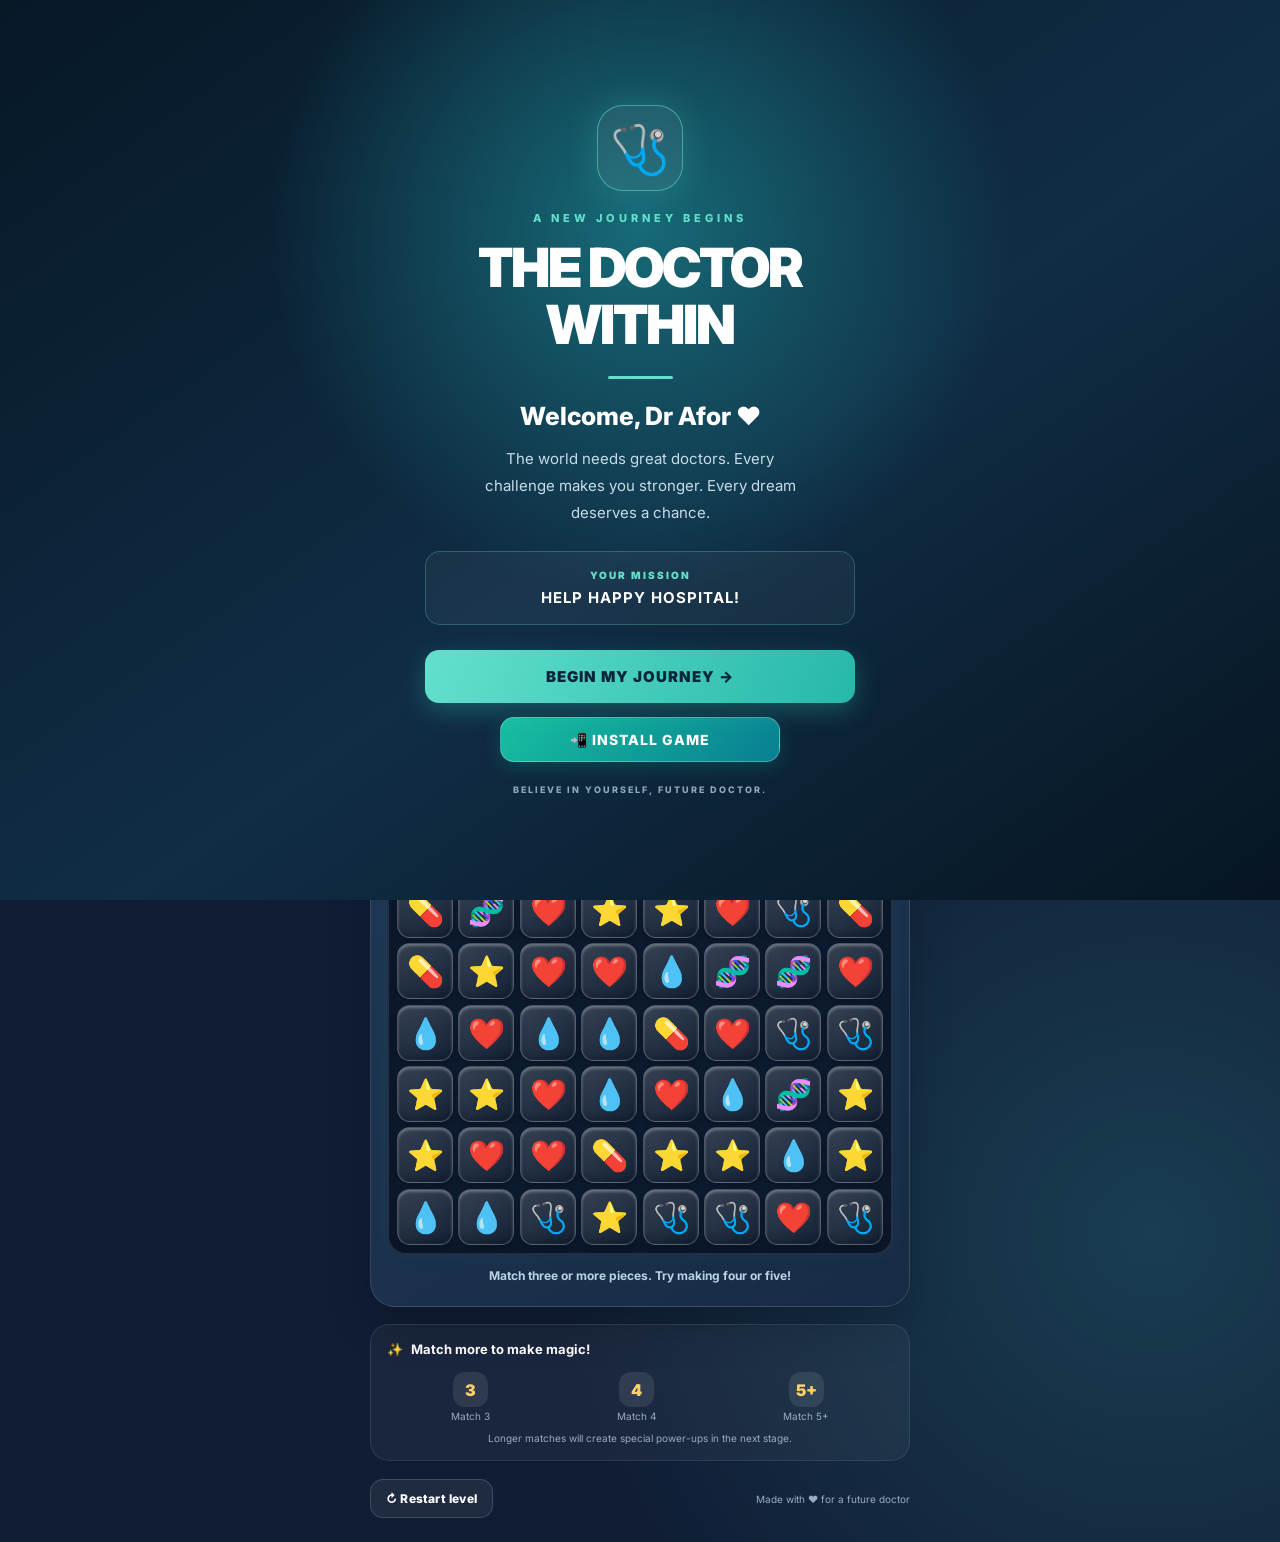
==== match.html @ 733b56ab "Add PWA installation and improve mobile game board" ====
<!DOCTYPE html>
<html lang="en">
<head>
  <link rel="manifest" href="./manifest.webmanifest">
<meta name="theme-color" content="#0d2b55">
<meta name="apple-mobile-web-app-capable" content="yes">
<meta name="apple-mobile-web-app-title" content="Medical Match">
<link rel="apple-touch-icon" href="./icon-192.png">
  <meta charset="UTF-8">
  <meta name="viewport" content="width=device-width, initial-scale=1.0">
  <meta name="theme-color" content="#101d35">
  <title>Medical Match | The Doctor Within</title>
  <link rel="stylesheet" href="match.css">
</head>
<body>

  <main class="game-shell">

    <!-- DR AFOR'S LEVEL INTRODUCTION -->
<section class="afor-intro" id="aforIntro">
  <div class="intro-content">
    <div class="intro-emblem">🩺</div>

    <p class="intro-label">A NEW JOURNEY BEGINS</p>

    <h1>THE DOCTOR<br>WITHIN</h1>

    <div class="intro-divider"></div>

    <h2>Welcome, Dr Afor ❤️</h2>

    <p class="intro-message">
      The world needs great doctors.
      Every challenge makes you stronger.
      Every dream deserves a chance.
    </p>

    <div class="intro-mission">
      <span>YOUR MISSION</span>
      <strong>HELP HAPPY HOSPITAL!</strong>
    </div>

    <button
      class="intro-start-button"
      onclick="document.getElementById('aforIntro').classList.add('afor-intro-hidden')"
    >
      BEGIN MY JOURNEY →
    </button>

<button id="installAppButton" class="install-button">
  📲 INSTALL GAME
</button>
    <p class="intro-footer">BELIEVE IN YOURSELF, FUTURE DOCTOR.</p>
  </div>
</section>

 
<header class="topbar clean-header">

  <div class="header-brand">
    <button class="icon-button" id="backButton">←</button>

    <div class="brand">
      <span class="brand-icon">🩺</span>
      <div>
        <h1>DR AFOR'S MEDICAL MATCH</h1>
        <p>FUTURE DOCTOR • LEVEL UP YOUR DREAM</p>
      </div>
    </div>
  </div>

  <div class="header-tools">
    <button id="quickMapButton" class="header-tool">
      <span>🗺️</span>
      <small>MAP</small>
    </button>

    <button id="quickAchievementButton" class="header-tool">
      <span>🏆</span>
      <small>AWARDS</small>
      <small id="achievementCount">0/5</small>
    </button>

    <div class="header-tool coin-tool">
      <span>🪙</span>
      <strong id="coinCount">0</strong>
    </div>
  </div>

</header>



    <!-- DR AFOR'S PERSONAL WELCOME -->
<section class="afor-welcome">
  <div class="welcome-icon">👩🏾‍⚕️</div>

  <div class="welcome-text">
    <span>WELCOME, FUTURE DOCTOR</span>
    <h2>Dr Afor ❤️</h2>
    <p>Every great doctor starts with a dream. Today, take another step towards yours.</p>
  </div>

  <div class="welcome-badge">🩺</div>
</section>

    <!-- LEVEL INTRO -->
    <section class="level-heading">
      <div>
        <p class="eyebrow">MEDIVERSE · HAPPY HOSPITAL</p>
        <h2>Hearts of Hope</h2>
        <p class="level-subtitle">A little matching, a lot of healing!</p>
      </div>
      <div class="level-number">
        <span>LEVEL</span>
        <strong id="levelNumber">1</strong>
      </div>
    </section>

    <!-- MISSION -->
    <section class="mission-card">
      <div class="mission-icon">❤️</div>
      <div class="mission-copy">
        <span>YOUR MISSION</span>
        <strong>Collect <span id="targetCount">20</span> hearts</strong>
        <div class="mission-progress">
          <div class="mission-progress-fill" id="missionProgress"></div>
        </div>
      </div>
      <div class="mission-score">
        <strong id="collectedCount">0</strong>
        <span>/ 20</span>
      </div>
    </section>

    <!-- GAME STATS -->
    <section class="stats-row">
      <div class="stat-card">
        <span class="stat-icon">🎯</span>
        <span class="stat-label">SCORE</span>
        <strong id="score">0</strong>
      </div>

      <div class="stat-card moves-card">
        <span class="stat-icon">👆</span>
        <span class="stat-label">MOVES LEFT</span>
        <strong id="movesLeft">20</strong>
      </div>

      <div class="stat-card">
        <span class="stat-icon">🔥</span>
        <span class="stat-label">BEST COMBO</span>
        <strong id="bestCombo">0</strong>
      </div>
    </section>

    <!-- GAME BOARD -->
    <section class="board-section">
      <div class="board-heading">
        <div>
          <h3>Medical Match</h3>
          <p>Swap two neighbours to match 3 or more!</p>
        </div>
       <div class="audio-controls">
  <button id="soundButton" class="sound-button" aria-label="Toggle sound">
    🔊
  </button>

  <button id="musicButton" class="sound-button" aria-label="Toggle music">
    🎵
  </button>
</div>
      </div>

      <div class="board-frame">
        <div
          id="gameBoard"
          class="game-board"
          role="grid"
          aria-label="Medical Match puzzle board"
        ></div>
      </div>

      <p class="board-hint" id="gameMessage">
        Find three matching pieces and tap to swap!
      </p>
    </section>

    <!-- POWER-UP GUIDE -->
    <section class="powerup-guide">
      <div class="powerup-title">
        <span>✨</span>
        <strong>Match more to make magic!</strong>
      </div>
      <div class="powerup-items">
        <div><span>3</span><small>Match 3</small></div>
        <div><span>4</span><small>Match 4</small></div>
        <div><span>5+</span><small>Match 5+</small></div>
      </div>
      <p>Longer matches will create special power-ups in the next stage.</p>
    </section>

    <!-- BOTTOM ACTIONS -->
    <footer class="game-footer">
      <button id="restartButton" class="secondary-button">
        ↻ Restart level
      </button>
      <div class="footer-note">Made with ❤️ for a future doctor</div>
    </footer>

<!-- DR AFOR'S SECRET MESSAGE -->
<div class="afor-letter-overlay hidden" id="aforLetter">
  <div class="afor-letter">
    <div class="letter-heart">💌</div>
    <p class="letter-label">A SPECIAL MESSAGE FOR YOU</p>
    <h2>Dear Dr Afor ❤️</h2>

    <p>
      I hope you never forget that someone believes in you.
      Even on the days you doubt yourself and even on the days you feel lost, I see the doctor
      you're working so hard to become.
    </p>

    <p>
      Keep going. Your dream is worth fighting for.
      I believe in you, always. And don't forget, it's one day at a time.
    </p>

    <div class="letter-signature">
      With love,<br>
      <strong>Benjamin ❤️</strong>
    </div>

    <button id="closeAforLetter">I'LL KEEP GOING ❤️</button>
  </div>
</div>

  </main>


<!-- DR AFOR'S MEDICAL WORLD MAP -->
<div class="overlay hidden" id="worldMapOverlay">
  <section class="result-card world-map-card">
    <p class="eyebrow">DR AFOR'S JOURNEY</p>
    <h2>🏥 Medical World Map</h2>
    <p>Every level brings you closer to becoming an amazing doctor!</p>

    <div class="medical-destinations">
      <div class="destination active" id="destination1">🏥 <span>General Hospital</span></div>
      <div class="destination locked" id="destination2">❤️ <span>Cardiology Centre</span> 🔒</div>
      <div class="destination locked" id="destination3">🧠 <span>Neurology Centre</span> 🔒</div>
      <div class="destination locked" id="destination4">💊 <span>Pharmacy Lab</span> 🔒</div>
      <div class="destination locked" id="destination5">🚑 <span>Emergency Ward</span> 🔒</div>
      <div class="destination locked" id="destination6">🏆 <span>Chief Doctor's Challenge</span> 🔒</div>
    </div>

    <button id="closeWorldMapButton" class="primary-button">
      Back to my game
    </button>
  </section>
</div>

<!-- DR AFOR'S ACHIEVEMENT COLLECTION -->
<div class="overlay hidden" id="achievementOverlay">
  <section class="result-card achievement-card">
    <p class="eyebrow">DR AFOR'S COLLECTION</p>
    <h2>🏆 My Achievements</h2>
    <p>Every achievement is another step towards your dream!</p>

    <div id="achievementList" class="achievement-list"></div>

    <button id="closeAchievementButton" class="primary-button">
      Back to my game
    </button>
  </section>
</div>

  <!-- LEVEL RESULT -->
  <div class="overlay hidden" id="resultOverlay">
    <section class="result-card">
      <div class="result-emoji" id="resultEmoji">🎉</div>
      <p class="eyebrow" id="resultEyebrow">LEVEL COMPLETE</p>
      <h2 id="resultTitle">Amazing work!</h2>
      <p id="resultMessage">You collected every heart!</p>

      <div class="result-rewards">
        <div><span>⭐</span><strong id="resultScore">0</strong><small>Score</small></div>
        <div><span>🪙</span><strong id="resultCoins">0</strong><small>Coins</small></div>
        <div><span>✨</span><strong id="resultXP">0</strong><small>XP</small></div>
      </div>

      <button id="nextLevelButton" class="primary-button">
  Play again →
</button>

<button id="closeResultButton" class="text-button">
  Back to board
</button>
<button id="openWorldMapButton" class="text-button">
  🗺️ Explore Medical World Map
</button>
<button id="restartJourneyButton" class="text-button">
  ↻ Restart Journey from Level 1
</button>
    </section>
  </div>

  <script src="match.js"></script>
</body>
</html>
---- match.css ----
@import url('https://fonts.googleapis.com/css2?family=Inter:wght@400;500;600;700;800;900&display=swap');

:root {
  --navy: #101d35;
  --navy-light: #1b2d4b;
  --teal: #27c5b5;
  --coral: #ff7184;
  --yellow: #ffd166;
  --lavender: #c7b7ff;
  --white: #ffffff;
  --muted: #9aabc3;
}

* {
  box-sizing: border-box;
  margin: 0;
  padding: 0;
}

body {
  min-height: 100vh;
  padding: 24px 14px;
  background:
    radial-gradient(circle at 15% 10%, #243b60 0, transparent 35%),
    radial-gradient(circle at 90% 80%, #193d51 0, transparent 35%),
    var(--navy);
  color: var(--white);
  font-family: 'Inter', 'Segoe UI', Arial, sans-serif;
}

button {
  font: inherit;
  cursor: pointer;
  border: none;
}

.game-shell {
  width: min(100%, 540px);
  margin: auto;
}

.topbar,
.brand,
.coin-display,
.level-heading,
.mission-card,
.stats-row,
.board-heading,
.powerup-title,
.game-footer {
  display: flex;
  align-items: center;
}

.topbar {
  justify-content: space-between;
  margin-bottom: 32px;
}

.brand {
  gap: 10px;
}

.brand-icon {
  display: grid;
  place-items: center;
  width: 46px;
  height: 46px;
  border-radius: 15px;
  background: #ffffff18;
  font-size: 25px;
}

.brand h1 {
  font-size: 15px;
  font-weight: 900;
  letter-spacing: 1.4px;
}

.brand p,
.eyebrow {
  color: var(--teal);
  font-size: 10px;
  font-weight: 900;
  letter-spacing: 1.8px;
}

.icon-button,
.sound-button {
  display: grid;
  place-items: center;
  width: 42px;
  height: 42px;
  border-radius: 14px;
  color: white;
  background: #ffffff17;
  font-size: 23px;
}

.audio-controls {
  display: flex;
  align-items: center;
  gap: 10px;
  flex-shrink: 0;
}

.audio-controls .sound-button {
  cursor: pointer;
  transition: transform 0.2s ease, background 0.2s ease;
}

.audio-controls .sound-button:hover {
  transform: scale(1.08);
  background: #ffffff28;
}

.coin-display {
  gap: 6px;
  padding: 9px 13px;
  border: 1px solid #ffffff20;
  border-radius: 30px;
  background: #ffffff10;
  font-weight: 900;
}

.level-heading {
  justify-content: space-between;
  margin-bottom: 22px;
}

.level-heading h2 {
  margin: 5px 0;
  font-size: clamp(26px, 7vw, 34px);
  font-weight: 900;
}

.level-subtitle {
  color: var(--muted);
  font-size: 13px;
}

.level-number {
  display: grid;
  place-items: center;
  width: 66px;
  height: 66px;
  border: 2px solid #ffd16680;
  border-radius: 21px;
  background: #ffd16615;
}

.level-number span {
  color: var(--yellow);
  font-size: 9px;
  font-weight: 900;
}

.level-number strong {
  font-size: 25px;
}

.mission-card {
  gap: 13px;
  padding: 16px;
  margin-bottom: 15px;
  border: 1px solid #ffffff18;
  border-radius: 20px;
  background: linear-gradient(110deg, #244a60, #1d3854);
}

.mission-icon {
  display: grid;
  place-items: center;
  width: 48px;
  height: 48px;
  flex-shrink: 0;
  border-radius: 15px;
  background: #ff718425;
  font-size: 27px;
}

.mission-copy {
  flex: 1;
  min-width: 0;
}

.mission-copy > span {
  color: #a8c9d5;
  font-size: 9px;
  font-weight: 900;
  letter-spacing: 1.5px;
}

.mission-copy strong {
  display: block;
  margin: 3px 0 8px;
  font-size: 14px;
}

.mission-progress {
  height: 7px;
  overflow: hidden;
  border-radius: 20px;
  background: #ffffff20;
}

.mission-progress-fill {
  width: 0%;
  height: 100%;
  border-radius: inherit;
  background: linear-gradient(90deg, var(--coral), var(--yellow));
  transition: width 0.3s ease;
}

.mission-score {
  white-space: nowrap;
  font-size: 13px;
  font-weight: 900;
}

.mission-score strong {
  color: var(--yellow);
  font-size: 23px;
}

.mission-score span {
  color: var(--muted);
}

.stats-row {
  gap: 9px;
  margin-bottom: 22px;
}

.stat-card {
  display: flex;
  flex: 1;
  min-width: 0;
  flex-direction: column;
  align-items: center;
  padding: 12px 5px;
  border: 1px solid #ffffff14;
  border-radius: 17px;
  background: #ffffff0c;
}

.stat-icon {
  font-size: 18px;
}

.stat-label {
  margin-top: 5px;
  color: var(--muted);
  font-size: 9px;
  font-weight: 900;
  letter-spacing: 1px;
}

.stat-card strong {
  margin-top: 2px;
  font-size: 21px;
}

.board-section {
  padding: 16px;
  border: 1px solid #ffffff20;
  border-radius: 25px;
  background: linear-gradient(145deg, #203957, #182b45);
  box-shadow: 0 18px 45px #00000030;
}

.board-heading {
  justify-content: space-between;
  margin-bottom: 15px;
}

.board-heading h3 {
  font-size: 17px;
  font-weight: 900;
}

.board-heading p {
  margin-top: 3px;
  color: var(--muted);
  font-size: 11px;
}

.board-frame {
  padding: 8px;
  border: 2px solid #ffffff18;
  border-radius: 19px;
  background: #0d1b30;
}

.game-board {
  display: grid;
  grid-template-columns: repeat(8, minmax(0, 1fr));
  gap: 5px;
  width: 100%;
  aspect-ratio: 1;
  touch-action: manipulation;
  user-select: none;
  -webkit-user-select: none;
  -webkit-touch-callout: none;
}

.tile {
  display: grid;
  place-items: center;
  min-width: 0;
  aspect-ratio: 1;
  border: 2px solid #ffffff30;
  border-radius: 12px;
  background: linear-gradient(145deg, #ffffff2c, #ffffff08);
  box-shadow: inset 0 -4px 0 #00000018, 0 3px 5px #00000020;
  font-size: clamp(17px, 5vw, 30px);
  transition: transform 0.15s, opacity 0.15s, filter 0.15s;
  user-select: none;
  -webkit-tap-highlight-color: transparent;
  touch-action: manipulation;
  -webkit-tap-highlight-color: transparent;
  cursor: pointer;
}

.tile:active {
  transform: scale(0.9);
}

.tile.selected {
  transform: scale(0.88);
  border: 3px solid var(--yellow);
  filter: brightness(1.3);
  box-shadow: 0 0 15px #ffd16690;
}

.tile.matched {
  animation: match-pop 0.25s ease forwards;
}

.tile:disabled {
  cursor: default;
}

@keyframes match-pop {
  50% {
    transform: scale(1.2);
    opacity: 0.5;
  }
  100% {
    transform: scale(0);
    opacity: 0;
  }
}

.board-hint {
  min-height: 22px;
  margin-top: 13px;
  color: #b9d3e5;
  text-align: center;
  font-size: 12px;
  font-weight: 700;
}

.powerup-guide {
  margin-top: 17px;
  padding: 16px;
  border: 1px solid #ffffff17;
  border-radius: 19px;
  background: #ffffff0b;
}

.powerup-title {
  gap: 8px;
  font-size: 13px;
}

.powerup-items {
  display: flex;
  justify-content: space-around;
  margin: 15px 0 10px;
}

.powerup-items div {
  display: grid;
  place-items: center;
  gap: 3px;
}

.powerup-items span {
  display: grid;
  place-items: center;
  width: 35px;
  height: 35px;
  border-radius: 12px;
  background: #ffffff18;
  color: var(--yellow);
  font-weight: 900;
}

.powerup-items small,
.powerup-guide p {
  color: var(--muted);
  font-size: 10px;
}

.powerup-guide p {
  text-align: center;
}

.game-footer {
  justify-content: space-between;
  gap: 10px;
  margin-top: 18px;
}

.secondary-button {
  padding: 11px 15px;
  border: 1px solid #ffffff25;
  border-radius: 13px;
  background: #ffffff10;
  color: white;
  font-size: 12px;
  font-weight: 800;
}

.footer-note {
  color: var(--muted);
  font-size: 10px;
  text-align: right;
}

.overlay {
  position: fixed;
  inset: 0;
  z-index: 10;
  display: grid;
  place-items: center;
  padding: 20px;
  background: #081323dd;
  backdrop-filter: blur(8px);
}

.hidden {
  display: none !important;
}

.result-card {
  width: min(100%, 370px);
  padding: 28px 22px;
  border: 1px solid #ffffff25;
  border-radius: 28px;
  background: linear-gradient(145deg, #263f60, #142640);
  text-align: center;
  box-shadow: 0 25px 70px #0008;
  animation: result-enter 0.35s ease;
}

@keyframes result-enter {
  from { transform: translateY(20px) scale(0.95); opacity: 0; }
  to { transform: translateY(0) scale(1); opacity: 1; }
}

.result-emoji {
  margin-bottom: 12px;
  font-size: 58px;
}

.result-card h2 {
  margin: 8px 0;
  font-size: 27px;
}

.result-card > p:not(.eyebrow) {
  color: #bdcce0;
  font-size: 13px;
}

.result-rewards {
  display: flex;
  justify-content: space-around;
  margin: 24px 0;
  padding: 15px 5px;
  border-radius: 17px;
  background: #ffffff0c;
}

.result-rewards div {
  display: grid;
  gap: 3px;
}

.result-rewards span {
  font-size: 20px;
}

.result-rewards strong {
  font-size: 19px;
}

.result-rewards small {
  color: var(--muted);
  font-size: 10px;
}

.primary-button {
  width: 100%;
  padding: 15px;
  border-radius: 15px;
  background: linear-gradient(100deg, var(--teal), #65e2c7);
  color: #10243a;
  font-size: 15px;
  font-weight: 900;
  box-shadow: 0 6px 18px #27c5b540;
}

.text-button {
  margin-top: 14px;
  padding: 8px;
  background: transparent;
  color: #bdcce0;
  font-size: 12px;
  font-weight: 800;
}

@media (max-width: 390px) {
  body {
    padding: 15px 9px;
  }

.board-section {
  padding: 6px;
  width: 100%;
  box-sizing: border-box;
}

  .game-board {
    gap: 3px;
  }

  .tile {
    border-radius: 8px;
  }

  .footer-note {
    font-size: 9px;
  }
}

/* =========================================
   SPECIAL MEDICAL MATCH PIECES
========================================= */

.tile.special-tile {
  position: relative;
  z-index: 1;
  border: 2px solid #ffffff;
  animation: special-glow 1.3s ease-in-out infinite alternate;
  font-size: clamp(19px, 5.5vw, 32px);
}

.tile.special-row {
  background: linear-gradient(145deg, #ffe27a, #ff9d36);
  box-shadow: 0 0 13px #ffb833a0;
}

.tile.special-bomb {
  background: linear-gradient(145deg, #ff8d9e, #e43d74);
  box-shadow: 0 0 15px #ff638b;
}

.tile.special-rainbow {
  background: linear-gradient(
    135deg,
    #ff758c,
    #ffcf69,
    #5ee0c2,
    #75aaff,
    #c7a0ff
  );
  box-shadow: 0 0 18px #ffffff90;
}

@keyframes special-glow {
  from {
    transform: scale(0.97);
    filter: brightness(1);
  }
  to {
    transform: scale(1.06);
    filter: brightness(1.3);
  }
}

.tile.special-tile.selected {
  transform: scale(0.88);
  animation: none;
  border: 3px solid white;
}

.tile.matched {
  animation: match-pop 0.25s ease forwards;
}

/* Mobile-friendly match-three controls */
#gameBoard {
    touch-action: none;
    user-select: none;
    -webkit-user-select: none;
    -webkit-touch-callout: none;
}

#gameBoard .tile {
    touch-action: none;
    -webkit-user-select: none;
    user-select: none;
}


/* =========================================
   MEDICAL MATCH — ARCADE VISUAL UPGRADE
========================================= */

/* Smooth, premium board appearance */
.board-section {
  transition: box-shadow 0.25s ease, border-color 0.25s ease;
}

.board-frame {
  box-shadow:
    inset 0 0 22px #00000045,
    0 0 18px #27c5b510;
  transition: box-shadow 0.25s ease;
}

.game-board {
  perspective: 900px;
}

/* More responsive tiles */
.tile {
  position: relative;
  overflow: hidden;
  will-change: transform, opacity, filter;
  transition:
    transform 0.18s cubic-bezier(.2,.8,.2,1),
    opacity 0.18s ease,
    filter 0.18s ease,
    box-shadow 0.18s ease;
}

.tile:hover:not(:disabled) {
  filter: brightness(1.12);
}

.tile.selected {
  z-index: 3;
  animation: medical-selection 0.55s ease-in-out infinite alternate;
}

@keyframes medical-selection {
  from {
    box-shadow: 0 0 8px #ffd16680;
  }
  to {
    box-shadow:
      0 0 20px #ffd166,
      0 0 32px #ffd16655;
  }
}

/* Stronger destruction animation */
.tile.matched {
  z-index: 5;
  pointer-events: none;
  animation: medical-match-burst 0.38s cubic-bezier(.2,.8,.3,1) forwards;
}

@keyframes medical-match-burst {
  0% {
    transform: scale(1);
    opacity: 1;
    filter: brightness(1);
  }
  35% {
    transform: scale(1.3) rotate(8deg);
    opacity: 1;
    filter: brightness(2);
    box-shadow: 0 0 22px #ffffff;
  }
  100% {
    transform: scale(0) rotate(-18deg);
    opacity: 0;
    filter: brightness(2);
  }
}

/* Special power-up idle effects */
.tile.special-tile {
  z-index: 2;
  animation: medical-power-pulse 1.15s ease-in-out infinite alternate;
}

@keyframes medical-power-pulse {
  from {
    filter: brightness(1);
    box-shadow: 0 0 8px #ffffff55;
  }
  to {
    filter: brightness(1.35);
    box-shadow:
      0 0 16px #ffffffaa,
      0 0 26px #27c5b566;
  }
}

/* Lightning power-up */
.tile.special-row {
  border-color: #fff4b0;
  box-shadow:
    0 0 12px #ffd166,
    inset 0 0 12px #ffffff55;
}

/* Bomb power-up */
.tile.special-bomb {
  border-color: #ffb2c0;
  box-shadow:
    0 0 14px #ff7184,
    inset 0 0 12px #ffffff45;
}

/* Rainbow power-up */
.tile.special-rainbow {
  background-size: 250% 250%;
  animation:
    medical-rainbow-flow 2s linear infinite,
    medical-power-pulse 1.15s ease-in-out infinite alternate;
}

@keyframes medical-rainbow-flow {
  0% {
    background-position: 0% 50%;
  }
  100% {
    background-position: 100% 50%;
  }
}

/* Board and mission polish */
.mission-card {
  box-shadow: 0 8px 24px #00000018;
}

.mission-progress-fill {
  box-shadow: 0 0 12px #ffcf6980;
}

.stat-card {
  transition: transform 0.2s ease, background 0.2s ease;
}

.stat-card:active {
  transform: scale(0.96);
}

/* More dramatic level result entrance */
.result-card {
  animation: medical-result-arrive 0.5s cubic-bezier(.16,1,.3,1);
}

@keyframes medical-result-arrive {
  0% {
    transform: translateY(35px) scale(.82);
    opacity: 0;
  }
  65% {
    transform: translateY(-5px) scale(1.025);
    opacity: 1;
  }
  100% {
    transform: translateY(0) scale(1);
    opacity: 1;
  }
}

/* Respect reduced-motion preferences */
@media (prefers-reduced-motion: reduce) {
  .tile,
  .tile.special-tile,
  .result-card,
  .stat-card {
    animation: none !important;
    transition: none !important;
  }
}


/* =========================================
   MEDICAL MATCH — POWER-UP IMPACT EFFECTS
========================================= */

/* Screen shake */
.game-board.board-shake {
  animation: medical-board-shake 0.38s ease-in-out;
}

@keyframes medical-board-shake {
  0%, 100% { transform: translateX(0); }
  15% { transform: translateX(-5px) rotate(-0.5deg); }
  30% { transform: translateX(5px) rotate(0.5deg); }
  45% { transform: translateX(-4px); }
  60% { transform: translateX(4px); }
  75% { transform: translateX(-2px); }
}

/* Explosion flash across the board */
.board-frame.explosion-flash {
  animation: medical-explosion-flash 0.45s ease-out;
}

@keyframes medical-explosion-flash {
  0% {
    box-shadow: inset 0 0 0 transparent, 0 0 0 transparent;
  }
  35% {
    box-shadow:
      inset 0 0 35px #ff7184aa,
      0 0 35px #ff7184aa;
  }
  100% {
    box-shadow: inset 0 0 0 transparent, 0 0 0 transparent;
  }
}

/* Lightning strike */
.tile.lightning-hit {
  z-index: 6;
  animation: medical-lightning-hit 0.35s ease-out;
}

@keyframes medical-lightning-hit {
  0% {
    filter: brightness(1);
    transform: scale(1);
  }
  30% {
    filter: brightness(2.5);
    transform: scale(1.25);
    box-shadow: 0 0 22px #fff5a8;
  }
  100% {
    filter: brightness(1);
    transform: scale(0.85);
    opacity: 0;
  }
}

/* Bomb impact */
.tile.bomb-hit {
  z-index: 6;
  animation: medical-bomb-hit 0.42s ease-out;
}

@keyframes medical-bomb-hit {
  0% {
    transform: scale(1);
    opacity: 1;
  }
  30% {
    transform: scale(1.45);
    filter: brightness(2.5);
    box-shadow:
      0 0 20px #ff7184,
      0 0 35px #ff7184;
  }
  100% {
    transform: scale(0);
    opacity: 0;
  }
}

/* Rainbow burst */
.board-frame.rainbow-burst {
  animation: medical-rainbow-burst 0.65s ease-out;
}

@keyframes medical-rainbow-burst {
  0% {
    box-shadow: 0 0 0 transparent;
  }
  30% {
    box-shadow:
      0 0 25px #ff7184,
      0 0 45px #ffd166,
      0 0 65px #27c5b5;
  }
  100% {
    box-shadow: 0 0 0 transparent;
  }
}

/* Combo announcement */
.combo-announcement {
  position: absolute;
  z-index: 20;
  top: 50%;
  left: 50%;
  pointer-events: none;
  white-space: nowrap;
  color: #fff;
  font-size: clamp(25px, 8vw, 42px);
  font-weight: 900;
  text-align: center;
  text-shadow:
    0 3px 0 #d94b72,
    0 0 12px #ff7184,
    0 0 25px #ffd166;
  transform: translate(-50%, -50%) scale(0.3);
  animation: medical-combo-pop 0.9s cubic-bezier(.16,1,.3,1) forwards;
}

@keyframes medical-combo-pop {
  0% {
    opacity: 0;
    transform: translate(-50%, -50%) scale(0.3) rotate(-8deg);
  }
  35% {
    opacity: 1;
    transform: translate(-50%, -50%) scale(1.2) rotate(3deg);
  }
  65% {
    transform: translate(-50%, -60%) scale(1);
  }
  100% {
    opacity: 0;
    transform: translate(-50%, -100%) scale(0.85);
  }
}

/* The board is the positioning anchor for combo text */
.board-section {
  position: relative;
}

/* Avoid animation conflicts with selected special tiles */
.tile.special-tile.selected {
  animation: medical-selection 0.55s ease-in-out infinite alternate;
}

@media (prefers-reduced-motion: reduce) {
  .game-board.board-shake,
  .board-frame.explosion-flash,
  .board-frame.rainbow-burst,
  .tile.lightning-hit,
  .tile.bomb-hit,
  .combo-announcement {
    animation: none !important;
  }
}


/* =========================================
   MEDICAL MATCH — REWARD CELEBRATIONS
========================================= */

.reward-burst {
  position: absolute;
  z-index: 25;
  top: 43%;
  left: 50%;
  pointer-events: none;
  transform: translate(-50%, -50%);
  text-align: center;
  animation: reward-float 1.05s cubic-bezier(.16,1,.3,1) forwards;
}

.reward-burst strong {
  display: block;
  color: #ffd166;
  font-size: clamp(27px, 8vw, 40px);
  font-weight: 900;
  text-shadow: 0 0 14px #ffd16699, 0 3px 0 #9b6425;
}

.reward-burst small {
  display: block;
  margin-top: 3px;
  color: white;
  font-size: 15px;
  font-weight: 900;
  text-shadow: 0 2px 8px #000;
}

.reward-burst.heart-reward strong {
  color: #ff7184;
  text-shadow: 0 0 18px #ff7184, 0 3px 0 #9b2948;
}

@keyframes reward-float {
  0% {
    opacity: 0;
    transform: translate(-50%, -25%) scale(.5);
  }
  25% {
    opacity: 1;
    transform: translate(-50%, -55%) scale(1.15);
  }
  70% {
    opacity: 1;
    transform: translate(-50%, -100%) scale(1);
  }
  100% {
    opacity: 0;
    transform: translate(-50%, -145%) scale(.9);
  }
}

@media (prefers-reduced-motion: reduce) {
  .reward-burst {
    animation: none !important;
  }
}

/* =========================================
   DR AFOR — PERSONAL WELCOME
========================================= */

.afor-welcome {
  position: relative;
  display: flex;
  align-items: center;
  gap: 14px;
  margin: 18px 0;
  padding: 18px;
  overflow: hidden;
  border: 1px solid rgba(99, 224, 205, 0.3);
  border-radius: 20px;
  background: linear-gradient(120deg, #123b50, #172d49);
  box-shadow: 0 8px 24px rgba(0, 0, 0, 0.2);
}

.welcome-icon {
  flex-shrink: 0;
  display: grid;
  place-items: center;
  width: 58px;
  height: 58px;
  border-radius: 17px;
  background: rgba(255, 255, 255, 0.1);
  font-size: 34px;
}

.welcome-text {
  min-width: 0;
}

.welcome-text span {
  color: #63e0cd;
  font-size: 10px;
  font-weight: 900;
  letter-spacing: 1.5px;
}

.welcome-text h2 {
  margin: 4px 0;
  color: white;
  font-size: 23px;
  font-weight: 900;
}

.welcome-text p {
  margin: 0;
  color: #d2e3ed;
  font-size: 12px;
  line-height: 1.5;
}

.welcome-badge {
  margin-left: auto;
  font-size: 28px;
  opacity: 0.8;
}

/* =========================================
   DR AFOR — PREMIUM GAME TYPOGRAPHY
========================================= */

body,
button,
input,
.game-shell {
  font-family: 'Inter', 'Segoe UI', Arial, sans-serif;
}

.brand h1 {
  font-size: 18px;
  font-weight: 900;
  letter-spacing: -0.6px;
}

.brand p {
  font-size: 10px;
  font-weight: 700;
  letter-spacing: 1.5px;
}

.level-heading h2 {
  font-size: 25px;
  font-weight: 800;
  letter-spacing: -0.8px;
}

.mission-card,
.stats-row {
  font-weight: 600;
  letter-spacing: 0.2px;
}

.tile {
  font-family: 'Segoe UI Emoji', 'Apple Color Emoji', sans-serif;
  font-weight: 700;
}

.coin-display {
  font-weight: 800;
  letter-spacing: 0.3px;
}

button {
  font-weight: 700;
  letter-spacing: 0.2px;
}

/* =========================================
   DR AFOR — 3D MEDICAL TILE FINISH
========================================= */

.tile {
  position: relative;
  border: 1px solid rgba(255, 255, 255, 0.2);
  border-radius: 13px;
  box-shadow:
    inset 0 2px 3px rgba(255, 255, 255, 0.3),
    inset 0 -4px 6px rgba(0, 0, 0, 0.18),
    0 4px 7px rgba(0, 0, 0, 0.22);
  transition:
    transform 0.16s ease,
    box-shadow 0.16s ease,
    filter 0.16s ease;
  -webkit-tap-highlight-color: transparent;
}

.tile:active {
  transform: scale(0.93);
  filter: brightness(1.12);
}

.tile.selected {
  transform: scale(1.07);
  outline: 3px solid #63e0cd;
  outline-offset: -3px;
  box-shadow:
    0 0 0 3px rgba(99, 224, 205, 0.2),
    0 0 18px rgba(99, 224, 205, 0.55);
}

@media (prefers-reduced-motion: reduce) {
  .tile {
    transition: none;
  }
}

/* =========================================
   DR AFOR — CINEMATIC INTRO SCREEN
========================================= */

.afor-intro {
  position: fixed;
  inset: 0;
  z-index: 9999;
  display: grid;
  place-items: center;
  padding: 20px;
  overflow-y: auto;
  background:
    radial-gradient(circle at 50% 25%, #176b78 0%, transparent 40%),
    linear-gradient(145deg, #071827, #102d45 55%, #071522);
  animation: intro-appear 0.7s ease both;
}

.afor-intro-hidden {
  display: none;
}

.intro-content {
  width: 100%;
  max-width: 430px;
  text-align: center;
  color: white;
}

.intro-emblem {
  display: grid;
  place-items: center;
  width: 86px;
  height: 86px;
  margin: 0 auto 20px;
  border: 1px solid #63e0cd88;
  border-radius: 26px;
  background: #ffffff12;
  box-shadow: 0 0 35px #63e0cd30;
  font-size: 48px;
}

.intro-label {
  color: #63e0cd;
  font-size: 11px;
  font-weight: 800;
  letter-spacing: 4px;
}

.intro-content h1 {
  margin: 15px 0;
  font-size: clamp(36px, 10vw, 54px);
  line-height: 1.05;
  font-weight: 900;
  letter-spacing: -2px;
}

.intro-divider {
  width: 65px;
  height: 3px;
  margin: 22px auto;
  border-radius: 5px;
  background: #63e0cd;
}

.intro-content h2 {
  margin: 12px 0;
  font-size: 25px;
  font-weight: 800;
}

.intro-message {
  max-width: 320px;
  margin: 14px auto 24px;
  color: #c8dce8;
  font-size: 15px;
  line-height: 1.8;
}

.intro-mission {
  display: flex;
  flex-direction: column;
  gap: 7px;
  margin: 25px 0;
  padding: 17px;
  border: 1px solid #63e0cd44;
  border-radius: 15px;
  background: #ffffff0b;
}

.intro-mission span {
  color: #63e0cd;
  font-size: 10px;
  font-weight: 900;
  letter-spacing: 2px;
}

.intro-mission strong {
  font-size: 15px;
  letter-spacing: 1px;
}

.intro-start-button {
  width: 100%;
  padding: 17px;
  border: none;
  border-radius: 14px;
  background: linear-gradient(110deg, #63e0cd, #27b8a9);
  color: #082536;
  font-size: 15px;
  font-weight: 900;
  letter-spacing: 1px;
  cursor: pointer;
  box-shadow: 0 8px 25px #35d5c044;
}

.intro-start-button:active {
  transform: scale(0.97);
}

.intro-footer {
  margin-top: 22px;
  color: #8da9ba;
  font-size: 9px;
  font-weight: 800;
  letter-spacing: 2px;
}

@keyframes intro-appear {
  from { opacity: 0; }
  to { opacity: 1; }
}

/* =========================================
   DR AFOR — VICTORY CELEBRATION
========================================= */

#resultOverlay:not(.hidden) .result-card {
  animation: afor-victory-pop 0.55s cubic-bezier(.16,1,.3,1);
}

#resultOverlay:not(.hidden) #resultEmoji {
  display: inline-block;
  animation: afor-trophy-bounce 1s ease-in-out infinite;
}

@keyframes afor-victory-pop {
  0% { opacity: 0; transform: scale(.75) translateY(25px); }
  100% { opacity: 1; transform: scale(1) translateY(0); }
}

@keyframes afor-trophy-bounce {
  0%, 100% { transform: translateY(0) rotate(-5deg); }
  50% { transform: translateY(-9px) rotate(5deg); }
}

/* =========================================
   DR AFOR — SECRET LOVE LETTER
========================================= */

.afor-letter-overlay {
  position: fixed;
  inset: 0;
  z-index: 10001;
  display: grid;
  place-items: center;
  padding: 18px;
  background: rgba(3, 12, 25, 0.88);
  backdrop-filter: blur(12px);
}

.afor-letter-overlay.hidden {
  display: none;
}

.afor-letter {
  width: 100%;
  max-width: 390px;
  padding: 30px 24px;
  border: 1px solid rgba(99, 224, 205, 0.4);
  border-radius: 25px;
  background: linear-gradient(145deg, #173b50, #0b2035);
  color: white;
  text-align: center;
  box-shadow: 0 20px 70px #0009;
  animation: letter-reveal 0.65s cubic-bezier(.16,1,.3,1);
}

.letter-heart {
  font-size: 48px;
  margin-bottom: 12px;
}

.letter-label {
  color: #63e0cd;
  font-size: 10px;
  font-weight: 900;
  letter-spacing: 2px;
}

.afor-letter h2 {
  margin: 15px 0 20px;
  font-size: 25px;
}

.afor-letter > p:not(.letter-label) {
  color: #d4e3ec;
  font-size: 14px;
  line-height: 1.8;
}

.letter-signature {
  margin: 24px 0;
  color: #c9dce8;
  line-height: 1.8;
  font-style: italic;
}

.letter-signature strong {
  color: #63e0cd;
  font-size: 19px;
  font-style: normal;
}

.afor-letter button {
  width: 100%;
  padding: 16px;
  border: none;
  border-radius: 13px;
  background: #63e0cd;
  color: #092537;
  font-weight: 900;
  cursor: pointer;
}

@keyframes letter-reveal {
  from {
    opacity: 0;
    transform: translateY(35px) scale(.9);
  }
  to {
    opacity: 1;
    transform: translateY(0) scale(1);
  }
}

#restartJourneyButton {
  display: block !important;
  width: 100%;
  margin-top: 12px;
  padding: 13px;
  border: 1px solid rgba(99, 224, 205, 0.45);
  border-radius: 12px;
  color: #63e0cd;
  background: rgba(99, 224, 205, 0.08);
  font-family: 'Inter', sans-serif;
  font-size: 13px;
  font-weight: 800;
  cursor: pointer;
}


/* =====================================
   DR AFOR'S MEDICAL WORLD MAP
===================================== */

.world-map-card {
  width: min(440px, 92vw);
  max-height: 85vh;
  overflow-y: auto;
}

.medical-destinations {
  display: grid;
  gap: 12px;
  margin: 24px 0;
  text-align: left;
}

.destination {
  display: flex;
  align-items: center;
  gap: 12px;
  padding: 15px;
  border-radius: 15px;
  background: rgba(255, 255, 255, 0.08);
  border: 1px solid rgba(255, 255, 255, 0.12);
  font-size: 1.1rem;
  font-weight: 700;
  transition: 0.25s ease;
}

.destination span {
  flex: 1;
}

.destination.active {
  border-color: #42d9a0;
  background: rgba(66, 217, 160, 0.16);
  box-shadow: 0 0 18px rgba(66, 217, 160, 0.16);
}

.destination.locked {
  opacity: 0.45;
  filter: grayscale(0.7);
}

.destination.unlocked {
  border-color: rgba(255, 210, 90, 0.65);
  background: rgba(255, 210, 90, 0.09);
}

.destination.completed {
  border-color: rgba(66, 217, 160, 0.5);
  background: rgba(66, 217, 160, 0.1);
}


/* =====================================
   MEDICAL BOSS LEVEL EFFECT
===================================== */

body.boss-level .gameMessage,
body.boss-level #gameMessage {
  color: #ffb84d;
  font-weight: 900;
  text-shadow: 0 0 12px rgba(255, 160, 40, 0.55);
}

body.boss-level .game-board,
body.boss-level #gameBoard {
  border-color: rgba(255, 130, 50, 0.8);
  box-shadow: 0 0 25px rgba(255, 100, 30, 0.2);
}


/* =====================================
   DR AFOR'S ACHIEVEMENT COLLECTION
===================================== */

.achievement-card {
  width: min(440px, 92vw);
  max-height: 85vh;
  overflow-y: auto;
}

.achievement-list {
  display: grid;
  gap: 12px;
  margin: 22px 0;
  text-align: left;
}

.achievement-item {
  display: flex;
  align-items: center;
  gap: 14px;
  padding: 14px;
  border-radius: 15px;
  background: rgba(255, 255, 255, 0.07);
  border: 1px solid rgba(255, 255, 255, 0.12);
}

.achievement-item.unlocked {
  border-color: #42d9a0;
  background: rgba(66, 217, 160, 0.12);
}

.achievement-item.locked {
  opacity: 0.5;
  filter: grayscale(1);
}

.achievement-icon {
  font-size: 2rem;
  min-width: 42px;
  text-align: center;
}

.achievement-info {
  flex: 1;
}

.achievement-info strong {
  display: block;
  font-size: 0.95rem;
}

.achievement-info small {
  display: block;
  margin-top: 4px;
  opacity: 0.7;
}

.topbar-actions {
  display: flex;
  align-items: center;
  justify-content: flex-end;
  gap: 10px;
  flex-shrink: 0;
}

#quickAchievementButton {
  white-space: nowrap;
  display: flex;
  align-items: center;
  gap: 5px;
}

#achievementCount {
  font-size: 11px;
}


.clean-header {
  display: flex;
  flex-direction: column;
  gap: 18px;
  padding: 18px;
}

.header-brand {
  display: flex;
  align-items: center;
  gap: 14px;
}

.header-brand .brand {
  flex: 1;
  min-width: 0;
}

.header-brand .brand h1 {
  font-size: 15px;
}

.header-brand .brand p {
  font-size: 10px;
}

.header-tools {
  display: grid;
  grid-template-columns: repeat(3, minmax(0, 1fr));
  gap: 12px;
  width: 100%;
}

.header-tool {
  min-width: 0;
  min-height: 65px;
  border-radius: 14px;
  border: 1px solid rgba(255,255,255,.13);
  background: rgba(255,255,255,.07);
  color: inherit;
  display: flex;
  flex-direction: column;
  align-items: center;
  justify-content: center;
  gap: 4px;
  font: inherit;
}

.header-tool span {
  font-size: 20px;
}

.header-tool small {
  font-size: 10px;
}

.coin-tool strong {
  font-size: 14px;
}

/* Larger medical tiles on mobile */
@media (max-width: 600px) {
  .game-board {
    gap: 4px;
  }

  .tile {
    font-size: clamp(21px, 6vw, 34px);
    border-radius: 10px;
  }

  .board-section {
    padding: 4px;
  }
}

/* INSTALL GAME BUTTON */
.install-button {
  display: block;
  width: min(280px, 90%);
  margin: 14px auto 0;
  padding: 13px 20px;
  border: 1px solid rgba(255, 255, 255, 0.25);
  border-radius: 14px;
  background: linear-gradient(135deg, #18bfa0, #087f91);
  color: #ffffff;
  font-size: 14px;
  font-weight: 800;
  letter-spacing: 1px;
  cursor: pointer;
  box-shadow: 0 6px 18px rgba(0, 190, 160, 0.2);
  transition: transform 0.2s ease, box-shadow 0.2s ease;
}

.install-button:hover {
  transform: translateY(-2px);
  box-shadow: 0 9px 22px rgba(0, 190, 160, 0.3);
}
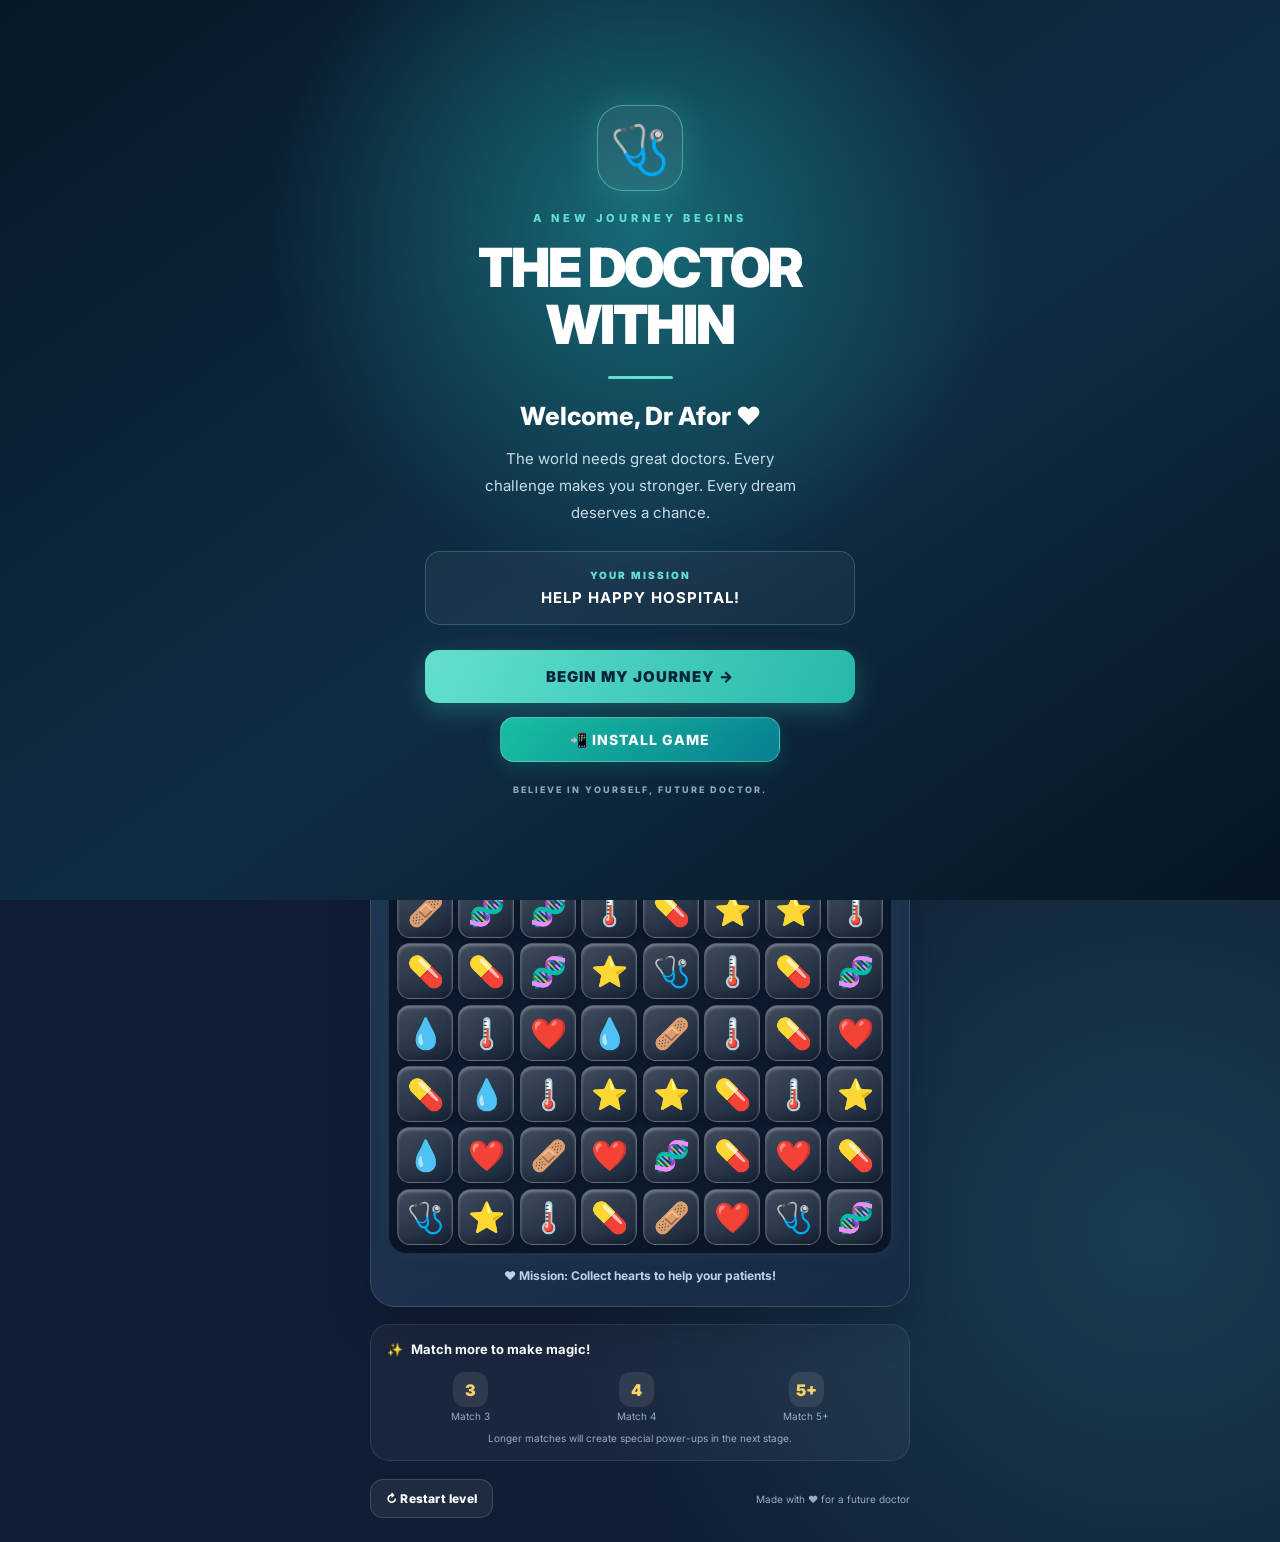
==== commit d3444296: "Improve Medical Match career progression and worlds" ====
--- a/match.html
+++ b/match.html
@@ -90,8 +90,6 @@
 
 </header>
 
-
-
     <!-- DR AFOR'S PERSONAL WELCOME -->
 <section class="afor-welcome">
   <div class="welcome-icon">👩🏾‍⚕️</div>
@@ -246,6 +244,28 @@
     <h2>🏥 Medical World Map</h2>
     <p>Every level brings you closer to becoming an amazing doctor!</p>
 
+    <!-- DR AFOR'S CAREER PROGRESS -->
+<div class="career-map-progress">
+  <div class="career-map-info">
+    <div>
+      <small>DR AFOR'S CURRENT RANK</small>
+      <h3 id="careerRankName">Medical Student</h3>
+      <p id="careerNextRank">Next: Junior Doctor</p>
+    </div>
+
+    <div class="career-map-xp">
+      <strong id="careerXP">0</strong>
+      <small>XP</small>
+    </div>
+  </div>
+
+  <div class="career-map-track">
+    <div id="careerProgress" class="career-map-fill"></div>
+  </div>
+
+  <small id="careerProgressText">0 / 500 XP</small>
+</div>
+
     <div class="medical-destinations">
       <div class="destination active" id="destination1">🏥 <span>General Hospital</span></div>
       <div class="destination locked" id="destination2">❤️ <span>Cardiology Centre</span> 🔒</div>
--- a/match.css
+++ b/match.css
@@ -286,6 +286,9 @@
 }
 
 .board-frame {
+  position: relative;
+  overflow: hidden;
+  isolation: isolate;
   padding: 8px;
   border: 2px solid #ffffff18;
   border-radius: 19px;
@@ -304,23 +307,78 @@
   -webkit-touch-callout: none;
 }
 
+
 .tile {
   display: grid;
   place-items: center;
   min-width: 0;
   aspect-ratio: 1;
-  border: 2px solid #ffffff30;
-  border-radius: 12px;
-  background: linear-gradient(145deg, #ffffff2c, #ffffff08);
-  box-shadow: inset 0 -4px 0 #00000018, 0 3px 5px #00000020;
+
+  border: 2px solid #ffffff45;
+  border-radius: 14px;
+
+  background:
+    linear-gradient(145deg, #ffffff38, #ffffff0c);
+
+  box-shadow:
+    inset 0 -4px 0 #00000020,
+    inset 0 2px 3px #ffffff25,
+    0 4px 8px #00000025;
+
   font-size: clamp(17px, 5vw, 30px);
-  transition: transform 0.15s, opacity 0.15s, filter 0.15s;
+
+  transition:
+    transform 0.18s cubic-bezier(.2,.8,.2,1),
+    opacity 0.18s ease,
+    filter 0.18s ease,
+    box-shadow 0.18s ease,
+    border-color 0.18s ease;
+
   user-select: none;
   -webkit-tap-highlight-color: transparent;
   touch-action: manipulation;
-  -webkit-tap-highlight-color: transparent;
   cursor: pointer;
-}
+
+  position: relative;
+  overflow: hidden;
+  will-change: transform;
+}
+
+/* Tile hover feedback */
+.tile:hover {
+  transform: scale(1.05);
+  filter: brightness(1.15);
+  border-color: #ffffff80;
+}
+
+/* Tile press feedback */
+.tile:active {
+  transform: scale(0.91);
+  filter: brightness(1.25);
+}
+
+/* Selected tile */
+.tile.selected {
+  transform: scale(1.09);
+  border-color: #ffe66d;
+  filter: brightness(1.2);
+
+  box-shadow:
+    0 0 0 3px #ffe66d45,
+    0 0 16px #ffe66d90,
+    inset 0 0 12px #ffffff30;
+
+  z-index: 2;
+}
+
+/* Better touch experience */
+@media (hover: none) {
+  .tile:hover {
+    transform: none;
+    filter: none;
+  }
+}
+
 
 .tile:active {
   transform: scale(0.9);
@@ -342,13 +400,28 @@
 }
 
 @keyframes match-pop {
-  50% {
-    transform: scale(1.2);
-    opacity: 0.5;
-  }
+  0% {
+    transform: scale(1);
+    opacity: 1;
+    filter: brightness(1);
+  }
+
+  25% {
+    transform: scale(1.28);
+    opacity: 1;
+    filter: brightness(1.8);
+  }
+
+  55% {
+    transform: scale(1.12);
+    opacity: 0.75;
+    filter: brightness(1.5);
+  }
+
   100% {
     transform: scale(0);
     opacity: 0;
+    filter: brightness(2);
   }
 }
 
@@ -557,37 +630,49 @@
   animation: special-glow 1.3s ease-in-out infinite alternate;
   font-size: clamp(19px, 5.5vw, 32px);
 }
-
+/* LIGHTNING POWER-UP */
 .tile.special-row {
-  background: linear-gradient(145deg, #ffe27a, #ff9d36);
-  box-shadow: 0 0 13px #ffb833a0;
-}
-
+  background: linear-gradient(145deg, #e7c968, #a77b2d);
+  border-color: #ffe7a0;
+  box-shadow:
+    0 0 9px #e7c96865,
+    inset 0 2px 4px #ffffff45;
+}
+
+/* BOMB POWER-UP */
 .tile.special-bomb {
-  background: linear-gradient(145deg, #ff8d9e, #e43d74);
-  box-shadow: 0 0 15px #ff638b;
-}
-
+  background: linear-gradient(145deg, #d87972, #98434c);
+  border-color: #f1aaa0;
+  box-shadow:
+    0 0 10px #d8797265,
+    inset 0 2px 4px #ffffff45;
+}
+
+/* RAINBOW POWER-UP */
 .tile.special-rainbow {
   background: linear-gradient(
     135deg,
-    #ff758c,
-    #ffcf69,
-    #5ee0c2,
-    #75aaff,
-    #c7a0ff
+    #c87985,
+    #c9a45f,
+    #579c91,
+    #657fae,
+    #9176ae
   );
-  box-shadow: 0 0 18px #ffffff90;
+  border-color: #e5d5ef;
+  box-shadow:
+    0 0 12px #c5a9d955,
+    inset 0 2px 4px #ffffff55;
 }
 
 @keyframes special-glow {
   from {
-    transform: scale(0.97);
+    transform: scale(0.98);
     filter: brightness(1);
   }
+
   to {
-    transform: scale(1.06);
-    filter: brightness(1.3);
+    transform: scale(1.03);
+    filter: brightness(1.12);
   }
 }
 
@@ -1505,6 +1590,53 @@
   box-shadow: 0 0 25px rgba(255, 100, 30, 0.2);
 }
 
+/* =====================================
+   DR AFOR - BOSS BATTLE ATMOSPHERE
+===================================== */
+
+body.boss-level .game-board,
+body.boss-level #gameBoard {
+  animation: bossBoardPulse 2.5s ease-in-out infinite;
+}
+
+body.boss-level #gameMessage {
+  animation: bossMessagePulse 2s ease-in-out infinite;
+}
+
+body.boss-level .board-frame {
+  border-color: rgba(255, 110, 55, 0.65);
+  box-shadow:
+    0 0 15px rgba(255, 90, 35, 0.15),
+    0 0 30px rgba(255, 90, 35, 0.08);
+}
+
+@keyframes bossBoardPulse {
+  0%, 100% {
+    box-shadow: 0 0 15px rgba(255, 100, 30, 0.15);
+  }
+
+  50% {
+    box-shadow: 0 0 28px rgba(255, 100, 30, 0.4);
+  }
+}
+
+@keyframes bossMessagePulse {
+  0%, 100% {
+    opacity: 1;
+  }
+
+  50% {
+    opacity: 0.75;
+  }
+}
+
+@media (prefers-reduced-motion: reduce) {
+  body.boss-level .game-board,
+  body.boss-level #gameBoard,
+  body.boss-level #gameMessage {
+    animation: none;
+  }
+}
 
 /* =====================================
    DR AFOR'S ACHIEVEMENT COLLECTION
@@ -1681,4 +1813,650 @@
 .install-button:hover {
   transform: translateY(-2px);
   box-shadow: 0 9px 22px rgba(0, 190, 160, 0.3);
+}
+
+
+/* =====================================
+   MEDICAL MATCH - TILE EXPLOSION EFFECTS
+===================================== */
+
+@keyframes tilePop {
+  0% {
+    transform: scale(1) rotate(0deg);
+    opacity: 1;
+    filter: brightness(1);
+  }
+
+  25% {
+    transform: scale(1.28) rotate(5deg);
+    opacity: 1;
+    filter: brightness(2);
+    box-shadow: 0 0 25px #ffe66d;
+  }
+
+  55% {
+    transform: scale(0.8) rotate(-7deg);
+    opacity: 0.75;
+    filter: brightness(1.7);
+  }
+
+  100% {
+    transform: scale(0) rotate(15deg);
+    opacity: 0;
+    filter: brightness(2);
+  }
+}
+
+.tile.matched {
+  animation: tilePop 0.27s ease-in forwards;
+  pointer-events: none;
+  z-index: 5;
+}
+
+
+/* Glowing match effect */
+@keyframes matchGlow {
+  0% {
+    box-shadow: 0 0 0 transparent;
+  }
+
+  50% {
+    box-shadow: 0 0 22px #ffe66d;
+  }
+
+  100% {
+    box-shadow: 0 0 0 transparent;
+  }
+}
+
+.tile.match-glow {
+  animation: matchGlow 0.35s ease-out;
+}
+
+/* Respect reduced-motion preferences */
+@media (prefers-reduced-motion: reduce) {
+  .tile,
+  .tile.matched,
+  .tile.match-glow {
+    animation-duration: 0.01ms !important;
+    transition-duration: 0.01ms !important;
+  }
+}
+
+
+/* =====================================
+   PREMIUM COMBO ANNOUNCEMENTS
+===================================== */
+
+/* =====================================
+   FLOATING ARCADE COMBO ANNOUNCEMENTS
+===================================== */
+
+.combo-announcement {
+  position: absolute;
+  top: 42%;
+  left: 50%;
+  transform: translate(-50%, -50%) scale(0.5);
+
+  z-index: 100;
+  width: max-content;
+  max-width: 95%;
+
+  padding: 8px;
+
+  background: transparent;
+  border: none;
+  border-radius: 0;
+  box-shadow: none;
+
+  color: #ffe66d;
+  font-size: clamp(23px, 7vw, 38px);
+  font-weight: 1000;
+  text-align: center;
+  letter-spacing: 1.5px;
+
+  text-shadow:
+    0 2px 3px #000000,
+    0 0 10px #ffe66d,
+    0 0 22px #ff9c28;
+
+  pointer-events: none;
+  white-space: nowrap;
+
+  animation: comboEntrance 1.25s ease forwards;
+}
+
+.combo-super {
+  color: #ffb52e;
+  text-shadow: 0 0 12px #ff8c00, 0 0 28px #ffb52e;
+}
+
+.combo-master {
+  color: #52d9ff;
+  text-shadow: 0 0 12px #168dff, 0 0 28px #52d9ff;
+}
+
+.combo-unstoppable {
+  color: #ff70dc;
+  text-shadow: 0 0 12px #d52cff, 0 0 30px #ff70dc;
+}
+
+.combo-mega {
+  color: #ffe66d;
+  font-size: clamp(27px, 8vw, 44px);
+  text-shadow:
+    0 0 12px #ff6b00,
+    0 0 25px #ffcc33,
+    0 0 40px #ff6b00;
+}
+
+.combo-incredible,
+.combo-amazing,
+.combo-great {
+  color: #70f5dc;
+  text-shadow: 0 0 12px #00c9a7, 0 0 25px #70f5dc;
+}
+
+/* =====================================
+   DR AFOR - PREMIUM CAREER DISPLAY
+===================================== */
+
+.career-map-progress {
+  margin: 20px 0;
+  padding: 18px;
+  background: linear-gradient(135deg, #102747, #0b1930);
+  border: 1px solid rgba(91, 166, 255, 0.25);
+  border-radius: 16px;
+  box-shadow: 0 8px 24px rgba(0, 0, 0, 0.2);
+  font-family: inherit;
+}
+
+.career-map-info {
+  display: flex;
+  align-items: center;
+  justify-content: space-between;
+  gap: 12px;
+  margin-bottom: 16px;
+}
+
+.career-map-info small {
+  display: block;
+  color: #91b8e8;
+  font-size: 10px;
+  font-weight: 800;
+  letter-spacing: 1.3px;
+}
+
+.career-map-info h3 {
+  margin: 6px 0;
+  color: #ffffff;
+  font-size: 19px;
+  font-weight: 800;
+  letter-spacing: 0.2px;
+}
+
+.career-map-info p {
+  margin: 0;
+  color: #b4c9e2;
+  font-size: 12px;
+}
+
+.career-map-xp {
+  min-width: 65px;
+  text-align: right;
+}
+
+.career-map-xp strong {
+  display: block;
+  color: #ffd477;
+  font-size: 25px;
+  font-weight: 900;
+  line-height: 1;
+}
+
+.career-map-xp small {
+  margin-top: 5px;
+  color: #ffd477;
+  font-size: 10px;
+  font-weight: 800;
+}
+
+.career-map-track {
+  width: 100%;
+  height: 9px;
+  overflow: hidden;
+  background: #071326;
+  border: 1px solid rgba(255, 255, 255, 0.08);
+  border-radius: 20px;
+}
+
+.career-map-fill {
+  width: 0%;
+  height: 100%;
+  background: linear-gradient(90deg, #2588ff, #55d6ff);
+  border-radius: inherit;
+  box-shadow: 0 0 12px rgba(65, 173, 255, 0.55);
+  transition: width 0.7s ease;
+}
+
+#careerProgressText {
+  display: block;
+  margin-top: 9px;
+  color: #a9c5e7;
+  font-size: 11px;
+  font-weight: 700;
+  letter-spacing: 0.4px;
+  text-align: right;
+}
+
+@media (max-width: 480px) {
+  .career-map-progress {
+    padding: 15px;
+    margin: 15px 0;
+  }
+
+  .career-map-info h3 {
+    font-size: 17px;
+  }
+
+  .career-map-xp strong {
+    font-size: 22px;
+  }
+}
+
+/* =====================================
+   BOSS LEVEL INTRODUCTION
+===================================== */
+
+.boss-announcement {
+  position: absolute;
+  top: 50%;
+  left: 50%;
+  z-index: 100;
+  width: min(88%, 340px);
+  padding: 22px 16px;
+  transform: translate(-50%, -50%);
+  text-align: center;
+  pointer-events: none;
+  background: linear-gradient(145deg, #35151c, #151c30);
+  border: 1px solid rgba(255, 110, 75, 0.7);
+  border-radius: 16px;
+  box-shadow: 0 0 35px rgba(255, 65, 45, 0.3);
+  animation: bossIntro 2.5s ease forwards;
+}
+
+.boss-warning,
+.boss-announcement strong,
+.boss-announcement small {
+  display: block;
+}
+
+.boss-warning {
+  color: #ff9b76;
+  font-size: 10px;
+  font-weight: 900;
+  letter-spacing: 2px;
+}
+
+.boss-announcement strong {
+  margin: 10px 0;
+  color: #fff;
+  font-size: 27px;
+  font-weight: 900;
+  letter-spacing: 1px;
+}
+
+.boss-announcement small {
+  color: #ffd0c2;
+  font-size: 12px;
+}
+
+@keyframes bossIntro {
+  0% {
+    opacity: 0;
+    scale: 0.7;
+  }
+
+  15%, 75% {
+    opacity: 1;
+    scale: 1;
+  }
+
+  100% {
+    opacity: 0;
+    scale: 1.05;
+  }
+}
+
+/* =====================================
+   MEDICAL WORLD - LEVEL BACKGROUNDS
+===================================== */
+
+body.world-level-1 {
+  background:
+    radial-gradient(circle at 15% 10%, #243b60 0, transparent 35%),
+    radial-gradient(circle at 90% 80%, #193d51 0, transparent 35%),
+    #101d35;
+}
+
+body.world-level-2 {
+  background:
+    radial-gradient(circle at 15% 10%, #612b3c 0, transparent 35%),
+    radial-gradient(circle at 90% 80%, #421d35 0, transparent 35%),
+    #211326;
+}
+
+body.world-level-3 {
+  background:
+    radial-gradient(circle at 15% 10%, #164c65 0, transparent 35%),
+    radial-gradient(circle at 90% 80%, #183e59 0, transparent 35%),
+    #101c35;
+}
+
+body.world-level-4 {
+  background:
+    radial-gradient(circle at 15% 10%, #20583f 0, transparent 35%),
+    radial-gradient(circle at 90% 80%, #164b46 0, transparent 35%),
+    #102b29;
+}
+
+body.world-level-5 {
+  background:
+    radial-gradient(circle at 15% 10%, #75401e 0, transparent 35%),
+    radial-gradient(circle at 90% 80%, #542b27 0, transparent 35%),
+    #251925;
+}
+
+body.world-level-6 {
+  background:
+    radial-gradient(circle at 15% 10%, #344d70 0, transparent 35%),
+    radial-gradient(circle at 90% 80%, #253c58 0, transparent 35%),
+    #111c2c;
+}
+
+body.world-level-7 {
+  background:
+    radial-gradient(circle at 15% 10%, #41336e 0, transparent 35%),
+    radial-gradient(circle at 90% 80%, #25345e 0, transparent 35%),
+    #17182f;
+}
+
+body.world-level-8 {
+  background:
+    radial-gradient(circle at 15% 10%, #185a5b 0, transparent 35%),
+    radial-gradient(circle at 90% 80%, #17444d 0, transparent 35%),
+    #10282e;
+}
+
+/* WORLD 9 — CRIMSON CLINIC */
+body.world-level-9 {
+  background:
+    radial-gradient(circle at 15% 10%, #713b48 0, transparent 35%),
+    radial-gradient(circle at 90% 80%, #492b42 0, transparent 35%),
+    #241923;
+}
+
+/* WORLD 10 — ARCTIC WARD */
+body.world-level-10 {
+  background:
+    radial-gradient(circle at 15% 10%, #426b83 0, transparent 35%),
+    radial-gradient(circle at 90% 80%, #294d68 0, transparent 35%),
+    #142331;
+}
+
+/* WORLD 11 — EMERALD LAB */
+body.world-level-11 {
+  background:
+    radial-gradient(circle at 15% 10%, #356b55 0, transparent 35%),
+    radial-gradient(circle at 90% 80%, #245044 0, transparent 35%),
+    #142820;
+}
+
+/* WORLD 12 — GOLDEN RESEARCH */
+body.world-level-12 {
+  background:
+    radial-gradient(circle at 15% 10%, #80613a 0, transparent 35%),
+    radial-gradient(circle at 90% 80%, #58452e 0, transparent 35%),
+    #292218;
+}
+
+/* WORLD 13 — MIDNIGHT THEATRE */
+body.world-level-13 {
+  background:
+    radial-gradient(circle at 15% 10%, #45416f 0, transparent 35%),
+    radial-gradient(circle at 90% 80%, #302e59 0, transparent 35%),
+    #19192e;
+}
+
+/* WORLD 14 — CORAL BAY */
+body.world-level-14 {
+  background:
+    radial-gradient(circle at 15% 10%, #79504b 0, transparent 35%),
+    radial-gradient(circle at 90% 80%, #583b49 0, transparent 35%),
+    #281c27;
+}
+
+/* WORLD 15 — DEEP OCEAN */
+body.world-level-15 {
+  background:
+    radial-gradient(circle at 15% 10%, #285b75 0, transparent 35%),
+    radial-gradient(circle at 90% 80%, #20475e 0, transparent 35%),
+    #10212e;
+}
+
+/* WORLD 16 — LAVENDER WARD */
+body.world-level-16 {
+  background:
+    radial-gradient(circle at 15% 10%, #68517b 0, transparent 35%),
+    radial-gradient(circle at 90% 80%, #443b65 0, transparent 35%),
+    #211b31;
+}
+
+/* WORLD 17 — FOREST MEDICAL CENTRE */
+body.world-level-17 {
+  background:
+    radial-gradient(circle at 15% 10%, #42634a 0, transparent 35%),
+    radial-gradient(circle at 90% 80%, #294d3e 0, transparent 35%),
+    #15271f;
+}
+
+/* WORLD 18 — COPPER LAB */
+body.world-level-18 {
+  background:
+    radial-gradient(circle at 15% 10%, #80513b 0, transparent 35%),
+    radial-gradient(circle at 90% 80%, #593b35 0, transparent 35%),
+    #291e1b;
+}
+
+/* WORLD 19 — CYBER WARD */
+body.world-level-19 {
+  background:
+    radial-gradient(circle at 15% 10%, #286b70 0, transparent 35%),
+    radial-gradient(circle at 90% 80%, #284b68 0, transparent 35%),
+    #12252d;
+}
+
+/* WORLD 20 — ROYAL MEDICAL CENTRE */
+body.world-level-20 {
+  background:
+    radial-gradient(circle at 15% 10%, #66513c 0, transparent 35%),
+    radial-gradient(circle at 90% 80%, #494064 0, transparent 35%),
+    #211d2b;
+}
+
+/* ELECTRIC LIGHTNING STRIKE */
+.board-frame.lightning-strike::after {
+  content: "";
+  position: absolute;
+  inset: 0;
+  z-index: 20;
+  pointer-events: none;
+
+  background:
+    linear-gradient(
+      115deg,
+      transparent 44%,
+      #ffffff 46%,
+      #8beaff 48%,
+      #ffffff 49%,
+      #168cff 51%,
+      transparent 54%
+    );
+
+  clip-path: polygon(
+    53% 0,
+    44% 28%,
+    55% 28%,
+    37% 62%,
+    48% 62%,
+    35% 100%,
+    66% 54%,
+    55% 54%,
+    69% 25%,
+    57% 25%
+  );
+
+  filter:
+    drop-shadow(0 0 5px #ffffff)
+    drop-shadow(0 0 12px #35cfff)
+    drop-shadow(0 0 22px #168cff);
+
+  animation: electric-lightning-strike 0.55s ease-out forwards;
+}
+
+@keyframes electric-lightning-strike {
+  0% {
+    opacity: 0;
+    transform: scale(0.75);
+  }
+  12% {
+    opacity: 1;
+    transform: scale(1);
+  }
+  25% {
+    opacity: 0.25;
+  }
+  38% {
+    opacity: 1;
+  }
+  100% {
+    opacity: 0;
+  }
+}
+
+/* MEDICAL BOMB EXPLOSION */
+.board-frame.explosion-flash::before {
+  content: "";
+  position: absolute;
+  inset: 0;
+  z-index: 19;
+  pointer-events: none;
+  border-radius: inherit;
+
+  background:
+    radial-gradient(
+      circle at center,
+      #fff7b8 0%,
+      #ffb02e 12%,
+      #ff642e 28%,
+      transparent 65%
+    );
+
+  animation: medical-bomb-blast 0.65s ease-out forwards;
+}
+
+@keyframes medical-bomb-blast {
+  0% {
+    opacity: 0;
+    transform: scale(0.15);
+  }
+  25% {
+    opacity: 0.9;
+    transform: scale(0.8);
+  }
+  55% {
+    opacity: 0.65;
+    transform: scale(1.25);
+  }
+  100% {
+    opacity: 0;
+    transform: scale(1.5);
+  }
+}
+
+/* REFINED MEDICAL TILE COLOURS */
+
+/* Heart */
+.tile-type-0 {
+  background: linear-gradient(145deg, #d96b7d, #963e55);
+  border-color: #e99aa5;
+}
+
+/* Water */
+.tile-type-1 {
+  background: linear-gradient(145deg, #579bbd, #315f83);
+  border-color: #8bbbd2;
+}
+
+/* Medicine */
+.tile-type-2 {
+  background: linear-gradient(145deg, #63ad8b, #36775f);
+  border-color: #96c9ad;
+}
+
+/* Stethoscope */
+.tile-type-3 {
+  background: linear-gradient(145deg, #718fbd, #435d8c);
+  border-color: #a2b6d5;
+}
+
+/* Star */
+.tile-type-4 {
+  background: linear-gradient(145deg, #d9b96e, #987b3d);
+  border-color: #ead39a;
+}
+
+/* DNA */
+.tile-type-5 {
+  background: linear-gradient(145deg, #579f9c, #326d70);
+  border-color: #91c7c1;
+}
+
+/* Bandage */
+.tile-type-6 {
+  background: linear-gradient(145deg, #c58c79, #895b50);
+  border-color: #dfb5a4;
+}
+
+/* Thermometer */
+.tile-type-7 {
+  background: linear-gradient(145deg, #9a83b9, #675486);
+  border-color: #c0add5;
+}
+
+/* PREMIUM MEDICAL TILE FINISH */
+
+.tile[class*="tile-type-"] {
+  border-radius: 14px;
+
+  box-shadow:
+  inset 0 2px 4px #ffffff35,
+  inset 0 -3px 0 #00000025,
+  0 3px 6px #00000030;
+
+  text-shadow:
+    0 2px 3px #00000055,
+    0 0 8px #ffffff45;
+}
+
+/* Smooth tile interaction */
+.tile[class*="tile-type-"]:hover {
+  filter: brightness(1.16) saturate(1.15);
+}
+
+/* Pressed tile feedback */
+.tile[class*="tile-type-"]:active {
+  box-shadow:
+    inset 0 3px 5px #ffffff40,
+    inset 0 -2px 0 #00000030;
 }
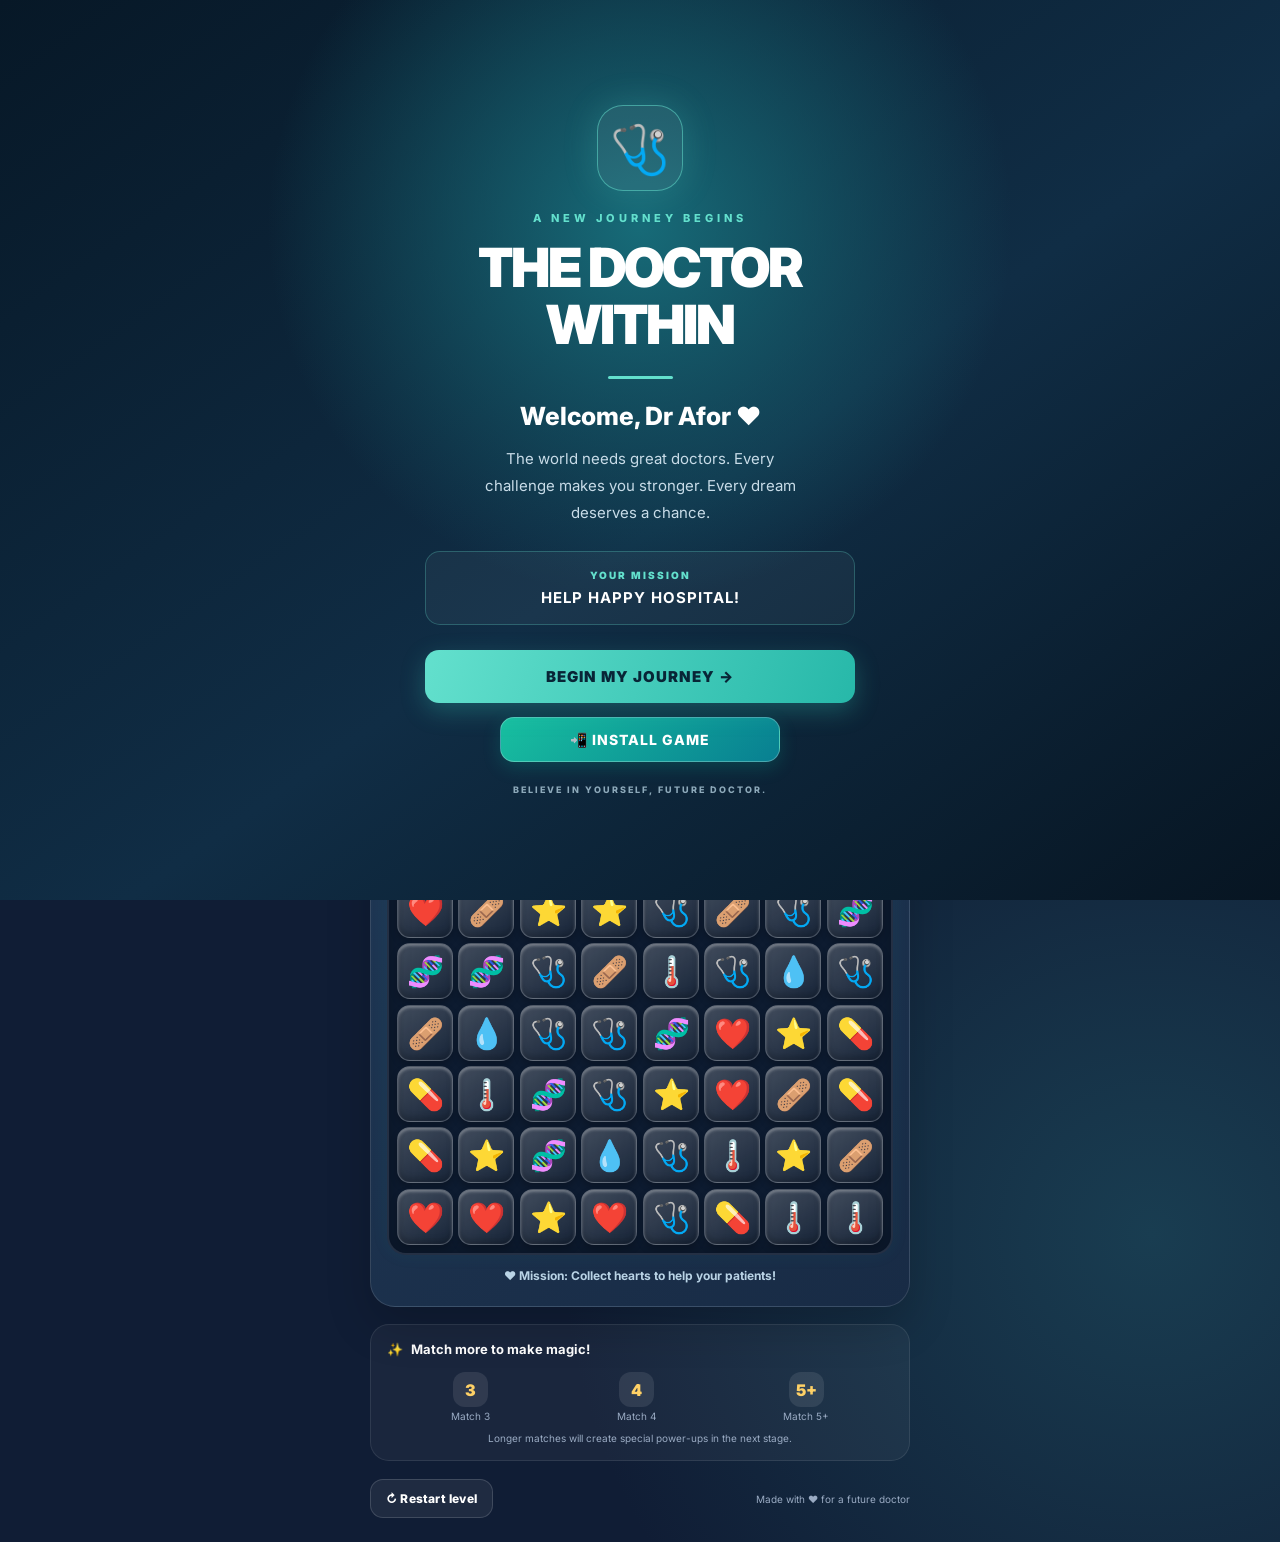
==== commit b36a9aee: "Add Medical Match progress export and import" ====
--- a/match.html
+++ b/match.html
@@ -266,6 +266,23 @@
   <small id="careerProgressText">0 / 500 XP</small>
 </div>
 
+<div class="progress-transfer">
+  <button type="button" id="exportProgressButton">
+    ↓ Export Progress
+  </button>
+
+  <button type="button" id="importProgressButton">
+    ↑ Import Progress
+  </button>
+
+  <input
+    type="file"
+    id="importProgressFile"
+    accept=".json,application/json"
+    hidden
+  >
+</div>
+
     <div class="medical-destinations">
       <div class="destination active" id="destination1">🏥 <span>General Hospital</span></div>
       <div class="destination locked" id="destination2">❤️ <span>Cardiology Centre</span> 🔒</div>
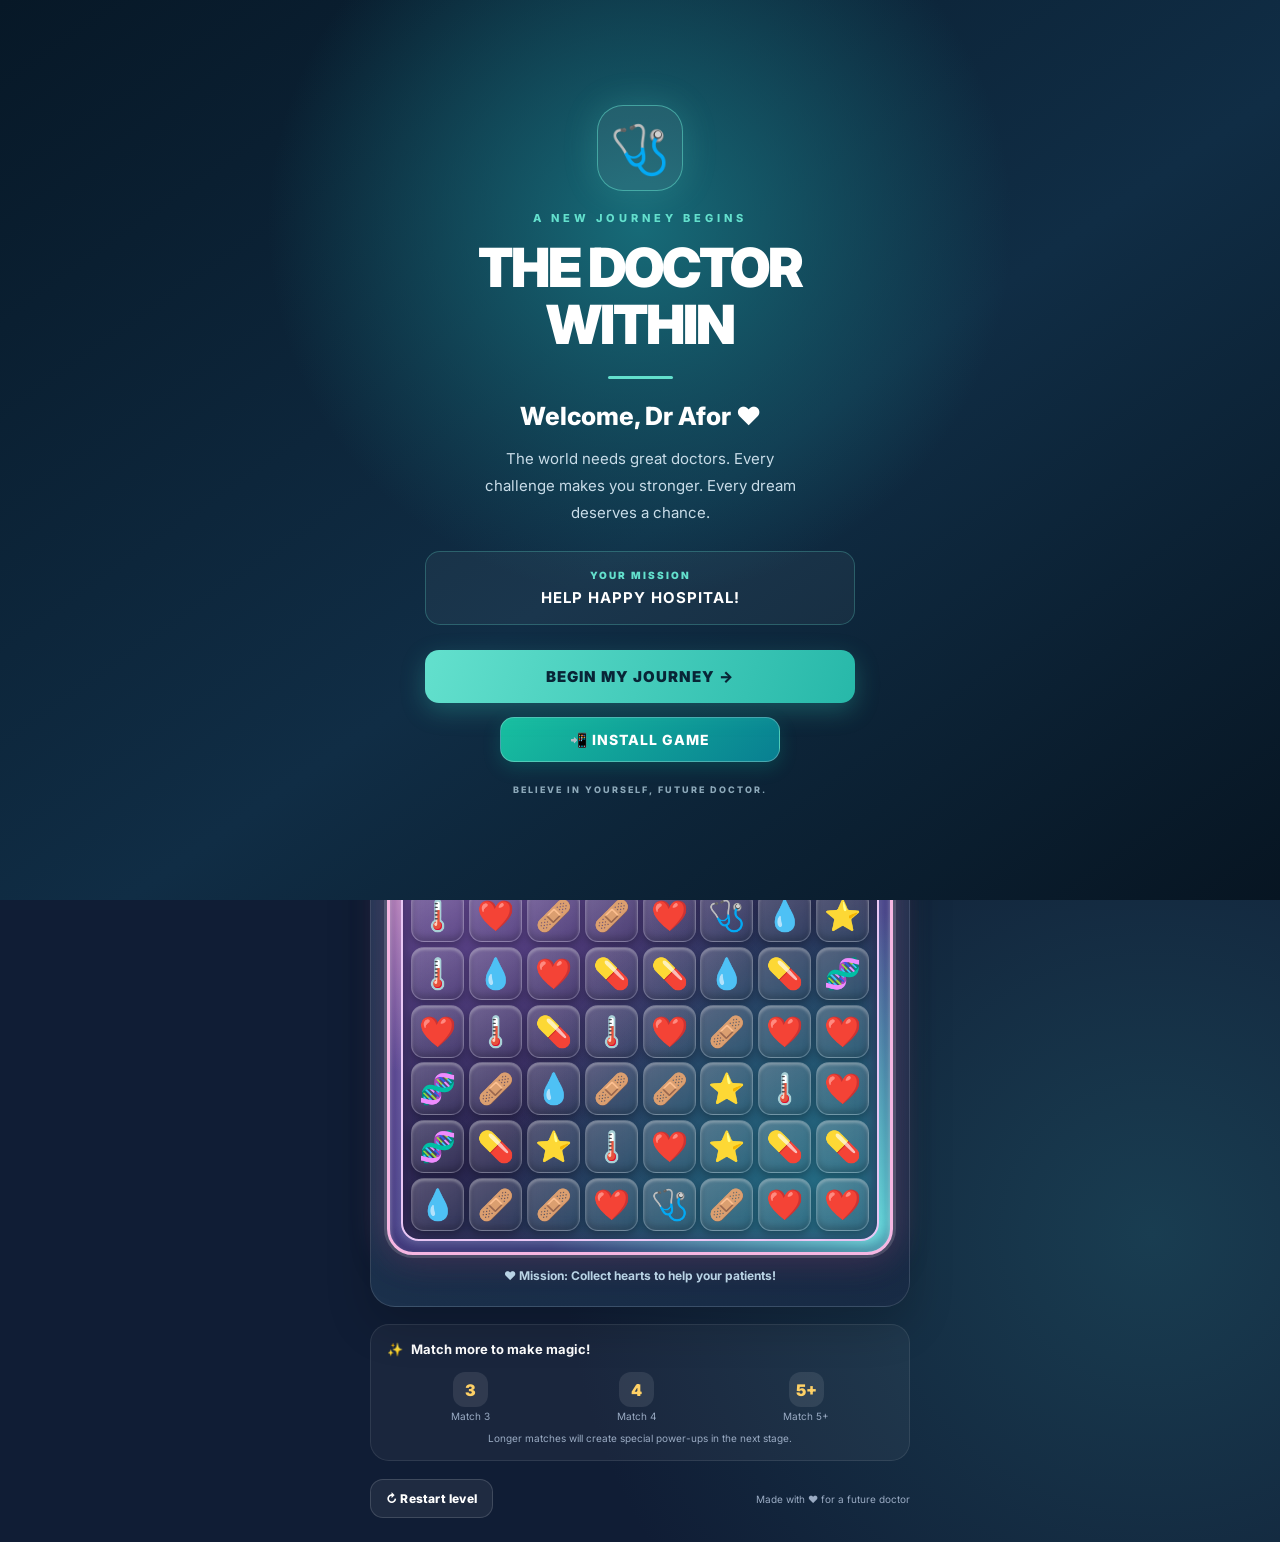
==== commit 3c994539: "Add five-minute boss countdown and animated warning banner" ====
--- a/match.html
+++ b/match.html
@@ -30,11 +30,11 @@
 
     <h2>Welcome, Dr Afor ❤️</h2>
 
-    <p class="intro-message">
-      The world needs great doctors.
-      Every challenge makes you stronger.
-      Every dream deserves a chance.
-    </p>
+<p class="intro-message" id="levelVictoryMessage">
+  The world needs great doctors.
+  Every challenge makes you stronger.
+  Every dream deserves a chance.
+</p>
 
     <div class="intro-mission">
       <span>YOUR MISSION</span>
--- a/match.css
+++ b/match.css
@@ -284,29 +284,6 @@
   color: var(--muted);
   font-size: 11px;
 }
-
-.board-frame {
-  position: relative;
-  overflow: hidden;
-  isolation: isolate;
-  padding: 8px;
-  border: 2px solid #ffffff18;
-  border-radius: 19px;
-  background: #0d1b30;
-}
-
-.game-board {
-  display: grid;
-  grid-template-columns: repeat(8, minmax(0, 1fr));
-  gap: 5px;
-  width: 100%;
-  aspect-ratio: 1;
-  touch-action: manipulation;
-  user-select: none;
-  -webkit-user-select: none;
-  -webkit-touch-callout: none;
-}
-
 
 .tile {
   display: grid;
@@ -2459,4 +2436,175 @@
   box-shadow:
     inset 0 3px 5px #ffffff40,
     inset 0 -2px 0 #00000030;
+}
+
+/* =========================================
+   DR AFOR'S MEDICAL MATCH
+   PASTEL CANDY WORLD DESIGN
+========================================= */
+
+/* VIBRANT WORLD BACKGROUNDS */
+
+body.world-level-1,
+body.world-level-6,
+body.world-level-10 {
+  background:
+    radial-gradient(ellipse at 15% 15%, #ff83bd 0%, transparent 42%),
+    radial-gradient(ellipse at 85% 75%, #55dce0 0%, transparent 45%),
+    linear-gradient(135deg, #392d75, #75438e, #263e75);
+}
+
+body.world-level-2,
+body.world-level-9,
+body.world-level-14 {
+  background:
+    radial-gradient(ellipse at 15% 15%, #ff9caa 0%, transparent 43%),
+    radial-gradient(ellipse at 85% 80%, #ffca8e 0%, transparent 45%),
+    linear-gradient(135deg, #75345f, #a34c75, #593c79);
+}
+
+body.world-level-3,
+body.world-level-15,
+body.world-level-19 {
+  background:
+    radial-gradient(ellipse at 15% 15%, #55dce0 0%, transparent 43%),
+    radial-gradient(ellipse at 85% 80%, #8b9bff 0%, transparent 45%),
+    linear-gradient(135deg, #254b83, #376a91, #303c79);
+}
+
+body.world-level-4,
+body.world-level-11,
+body.world-level-17 {
+  background:
+    radial-gradient(ellipse at 15% 15%, #8ce6ae 0%, transparent 43%),
+    radial-gradient(ellipse at 85% 80%, #70d9dc 0%, transparent 45%),
+    linear-gradient(135deg, #235d67, #397d70, #345b79);
+}
+
+body.world-level-5,
+body.world-level-12,
+body.world-level-18,
+body.world-level-20 {
+  background:
+    radial-gradient(ellipse at 15% 15%, #ffd47d 0%, transparent 43%),
+    radial-gradient(ellipse at 85% 80%, #ff91b5 0%, transparent 45%),
+    linear-gradient(135deg, #795079, #9a5d79, #55477c);
+}
+
+body.world-level-7,
+body.world-level-13,
+body.world-level-16 {
+  background:
+    radial-gradient(ellipse at 15% 15%, #c29bff 0%, transparent 43%),
+    radial-gradient(ellipse at 85% 80%, #ff9acb 0%, transparent 45%),
+    linear-gradient(135deg, #51447f, #76528d, #344a7c);
+}
+
+/* COLOURFUL BOARD FRAME */
+
+.board-frame {
+  padding: 11px;
+  border: 3px solid #f6b6e2;
+  border-radius: 26px;
+
+  background:
+    radial-gradient(circle at 10% 0%, #ffb6dc, transparent 48%),
+    radial-gradient(circle at 100% 100%, #65e4e3, transparent 48%),
+    linear-gradient(145deg, #8255a9, #514a91 55%, #285c83);
+
+  box-shadow:
+    inset 0 3px 5px #ffffff65,
+    inset 0 -8px 15px #29134e65,
+    0 0 0 3px #ffffff25,
+    0 12px 35px #17102e75,
+    0 0 35px #ff9fd855;
+}
+
+/* COLOURFUL GAME ARENA */
+
+.game-board {
+  display: grid;
+  grid-template-columns: repeat(8, minmax(0, 1fr));
+  gap: 5px;
+
+  width: 100%;
+  aspect-ratio: 1;
+  box-sizing: border-box;
+  padding: 8px;
+
+  border: 2px solid #e9c7f5;
+  border-radius: 18px;
+
+  background:
+    radial-gradient(circle at 10% 10%, #704d9b, transparent 55%),
+    radial-gradient(circle at 90% 90%, #246b83, transparent 55%),
+    linear-gradient(145deg, #302e68, #29254e 55%, #17475d);
+
+  box-shadow:
+    inset 0 4px 15px #100b2d99,
+    inset 0 0 25px #e9a9ff25,
+    0 3px 8px #ffffff25;
+}
+
+/* BOSS BATTLE WARNING BANNER */
+#bossTimerBanner {
+  display: none;
+}
+
+#bossTimerBanner.boss-banner-active {
+  position: fixed;
+  top: 85px;
+  left: 50%;
+  transform: translateX(-50%);
+  z-index: 9999;
+  width: min(92%, 430px);
+  padding: 14px 18px;
+  border: 2px solid #ffd36a;
+  border-radius: 16px;
+  background: linear-gradient(135deg, #a91f35, #ed493e, #a91f35);
+  color: white;
+  text-align: center;
+  display: flex;
+  flex-direction: column;
+  align-items: center;
+  gap: 5px;
+  box-shadow: 0 8px 25px #0008, 0 0 20px #ff573d88;
+  animation: boss-banner-wave 1.2s ease-in-out infinite;
+}
+
+.boss-banner-title {
+  font-size: 19px;
+  font-weight: 900;
+  letter-spacing: 1px;
+}
+
+.boss-banner-message {
+  font-size: 12px;
+  font-weight: 600;
+}
+
+#bossTimerDisplay {
+  font-size: 30px;
+  font-weight: 900;
+  font-variant-numeric: tabular-nums;
+  color: #fff2a8;
+}
+
+#bossTimerBanner.boss-timer-danger {
+  background: linear-gradient(135deg, #710d20, #e00025, #710d20);
+  border-color: #fff;
+  animation: boss-banner-wave 0.45s ease-in-out infinite;
+}
+
+@keyframes boss-banner-wave {
+  0%, 100% { transform: translateX(-50%) rotate(-1deg); }
+  50% { transform: translateX(-50%) rotate(1deg); }
+}
+
+@media (max-width: 600px) {
+  #bossTimerBanner.boss-banner-active {
+    top: 75px;
+    width: 88%;
+    padding: 10px;
+  }
 }
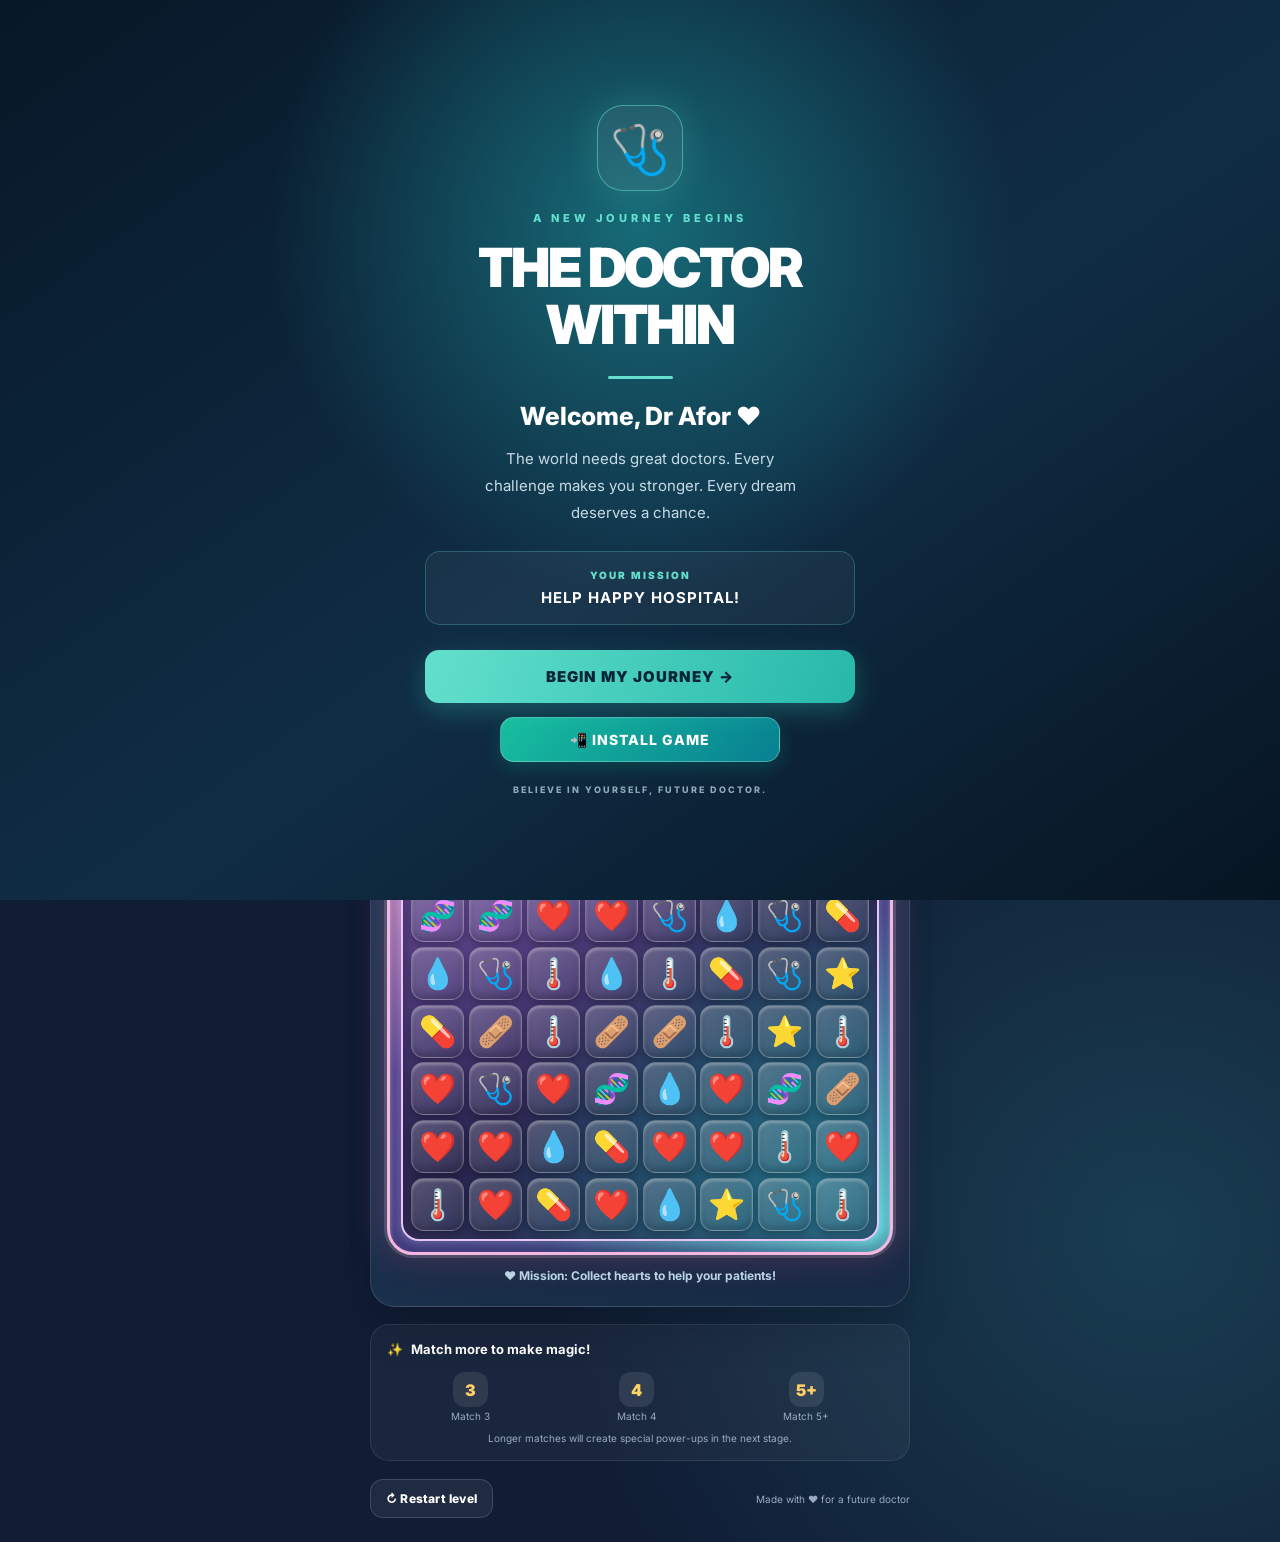
==== commit 0350cc76: "Display trophy after winning a boss level" ====
--- a/match.html
+++ b/match.html
@@ -319,6 +319,12 @@
       <div class="result-emoji" id="resultEmoji">🎉</div>
       <p class="eyebrow" id="resultEyebrow">LEVEL COMPLETE</p>
       <h2 id="resultTitle">Amazing work!</h2>
+      <div id="bossTrophy" class="boss-trophy hidden">
+  <div class="trophy-glow"></div>
+  <div class="trophy-icon">🏆</div>
+  <div class="trophy-sparkles">✦　✨　✦</div>
+  <div class="trophy-label">BOSS CHAMPION</div>
+</div>
       <p id="resultMessage">You collected every heart!</p>
 
       <div class="result-rewards">
--- a/match.css
+++ b/match.css
@@ -2607,4 +2607,91 @@
     width: 88%;
     padding: 10px;
   }
+}
+
+/* BOSS CHAMPION TROPHY */
+.boss-trophy {
+  position: relative;
+  display: flex;
+  flex-direction: column;
+  align-items: center;
+  justify-content: center;
+  margin: 15px auto 20px;
+  animation: trophy-enter 0.8s ease-out;
+}
+
+.boss-trophy.hidden {
+  display: none;
+}
+
+.trophy-icon {
+  position: relative;
+  z-index: 2;
+  font-size: 105px;
+  line-height: 1.2;
+  filter:
+    drop-shadow(0 0 8px #ffe66d)
+    drop-shadow(0 0 18px #ffae00)
+    drop-shadow(0 0 32px #ff55b8);
+  animation: trophy-float 1.8s ease-in-out infinite;
+}
+
+.trophy-glow {
+  position: absolute;
+  width: 150px;
+  height: 150px;
+  border-radius: 50%;
+  background: conic-gradient(
+    #ffcf33,
+    #ff55b8,
+    #8b5cff,
+    #35d9ff,
+    #62f5a5,
+    #ffcf33
+  );
+  filter: blur(30px);
+  opacity: 0.65;
+  animation: trophy-rainbow 3s linear infinite;
+}
+
+.trophy-sparkles {
+  position: relative;
+  z-index: 2;
+  color: #ffd84d;
+  font-size: 24px;
+  text-shadow: 0 0 12px #ffdc55;
+  animation: trophy-sparkle 1s ease-in-out infinite alternate;
+}
+
+.trophy-label {
+  position: relative;
+  z-index: 2;
+  margin-top: 8px;
+  padding: 7px 20px;
+  border-radius: 30px;
+  color: #fff;
+  font-size: 14px;
+  font-weight: 900;
+  letter-spacing: 2px;
+  background: linear-gradient(90deg, #e99a18, #f04e9b, #7654df);
+  box-shadow: 0 0 20px #ffb52e88;
+}
+
+@keyframes trophy-enter {
+  from { opacity: 0; transform: scale(0.3); }
+  to { opacity: 1; transform: scale(1); }
+}
+
+@keyframes trophy-float {
+  0%, 100% { transform: translateY(0) rotate(-5deg); }
+  50% { transform: translateY(-12px) rotate(5deg); }
+}
+
+@keyframes trophy-rainbow {
+  to { transform: rotate(360deg); }
+}
+
+@keyframes trophy-sparkle {
+  from { opacity: 0.55; transform: scale(0.9); }
+  to { opacity: 1; transform: scale(1.15); }
 }
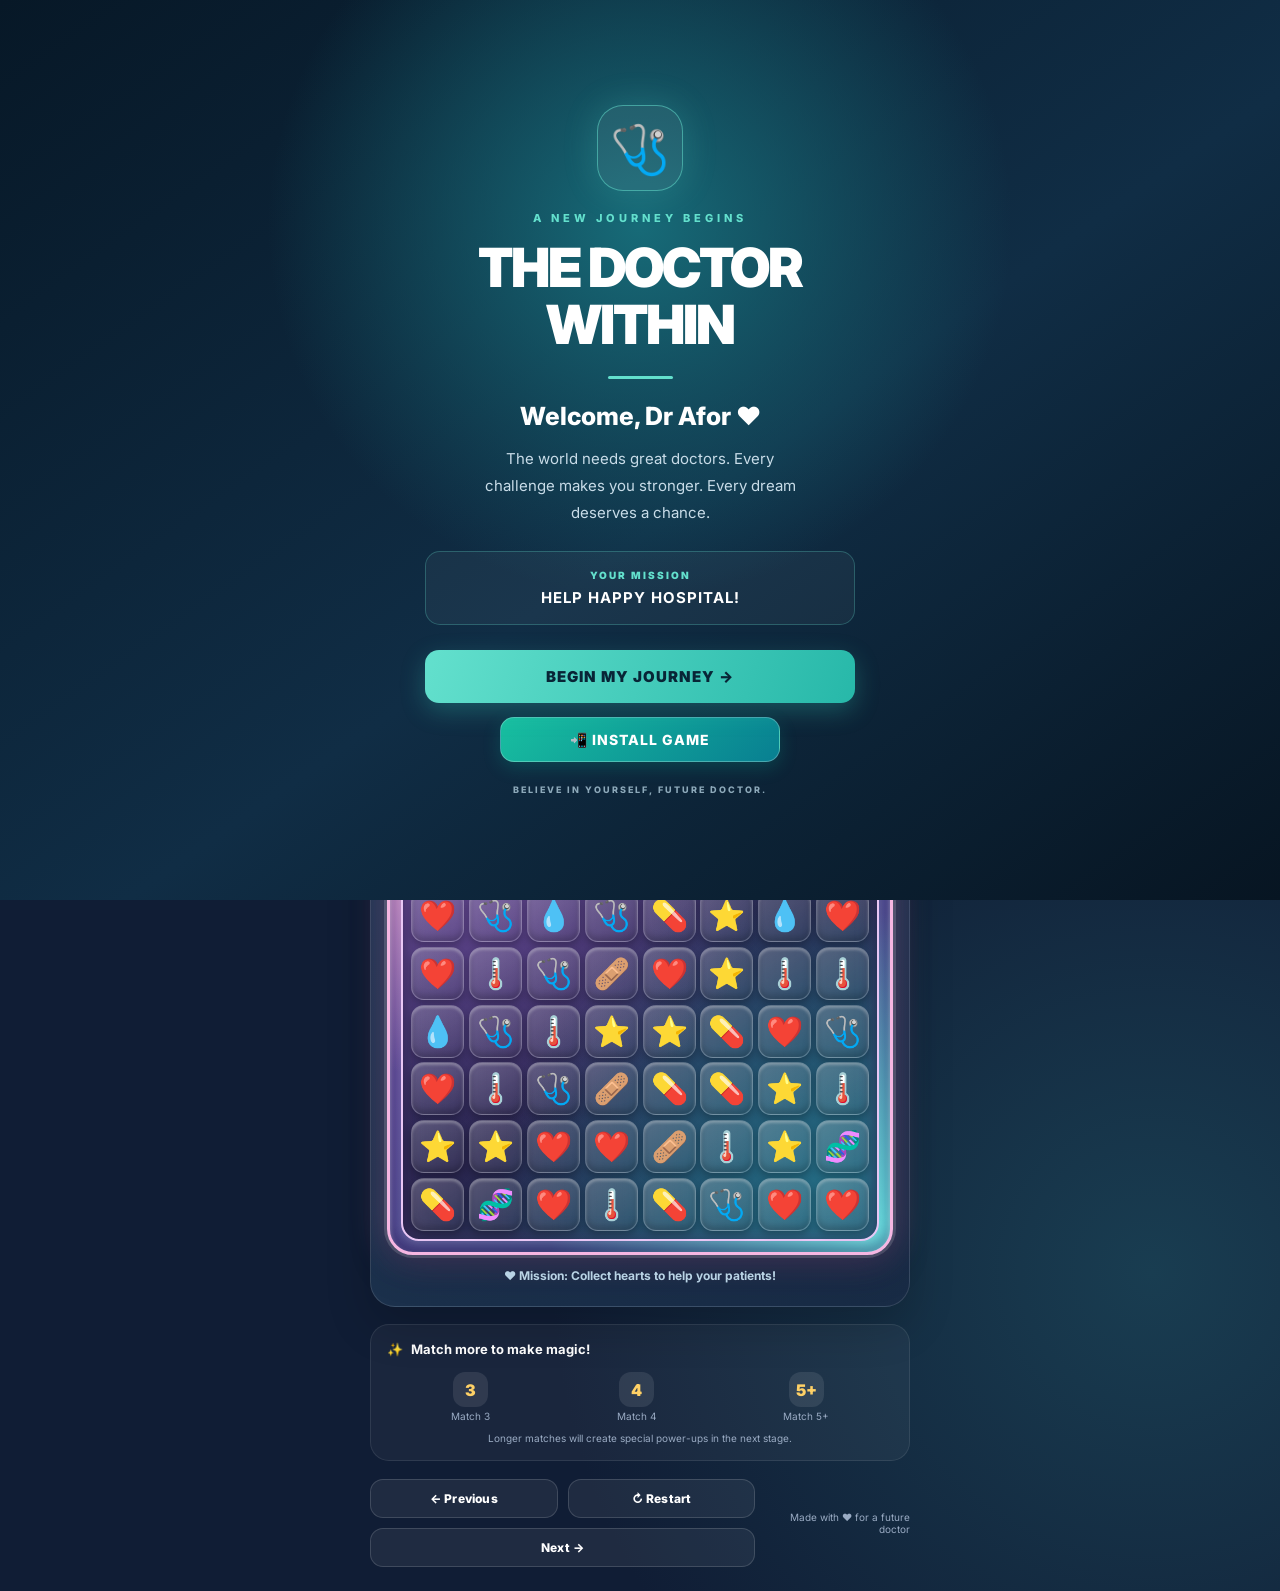
==== commit c44b4044: "A previous level button, next level button and a current level button" ====
--- a/match.html
+++ b/match.html
@@ -198,14 +198,29 @@
       </div>
       <p>Longer matches will create special power-ups in the next stage.</p>
     </section>
-
-    <!-- BOTTOM ACTIONS -->
-    <footer class="game-footer">
-      <button id="restartButton" class="secondary-button">
-        ↻ Restart level
-      </button>
-      <div class="footer-note">Made with ❤️ for a future doctor</div>
-    </footer>
+    
+<!-- BOTTOM ACTIONS -->
+<footer class="game-footer">
+  <div class="footer-buttons">
+    <button id="previousLevelButton" class="secondary-button">
+      ← Previous
+    </button>
+
+    <button id="restartButton" class="secondary-button">
+      ↻ Restart
+    </button>
+
+    <button id="nextLevelButton" class="secondary-button">
+      Next →
+    </button>
+  </div>
+
+<button id="returnLevelButton" class="secondary-button hidden">
+  ↗ Return to Current Level
+</button>
+
+  <div class="footer-note">Made with ❤️ for a future doctor</div>
+</footer>
 
 <!-- DR AFOR'S SECRET MESSAGE -->
 <div class="afor-letter-overlay hidden" id="aforLetter">
--- a/match.css
+++ b/match.css
@@ -2694,4 +2694,68 @@
 @keyframes trophy-sparkle {
   from { opacity: 0.55; transform: scale(0.9); }
   to { opacity: 1; transform: scale(1.15); }
+}
+
+/* PERMANENT BOSS TROPHY AWARD */
+.boss-trophy-award {
+  border: 2px solid #ffd447 !important;
+  background: linear-gradient(
+    120deg,
+    #fff1b8,
+    #ffe0f3,
+    #dff7ff,
+    #fff1b8
+  ) !important;
+  box-shadow:
+    0 0 12px #ffd447,
+    0 0 24px #ff69b4,
+    0 0 35px #55dfff !important;
+  animation: award-trophy-glow 2s ease-in-out infinite alternate;
+}
+
+.boss-trophy-award .achievement-icon {
+  font-size: 38px;
+  filter:
+    drop-shadow(0 0 5px #ffcf33)
+    drop-shadow(0 0 12px #ff8c00)
+    drop-shadow(0 0 18px #ff55b8);
+  animation: award-trophy-float 1.8s ease-in-out infinite;
+}
+
+@keyframes award-trophy-glow {
+  from {
+    box-shadow: 0 0 10px #ffd447, 0 0 18px #ff69b4;
+  }
+  to {
+    box-shadow: 0 0 18px #ffd447, 0 0 30px #55dfff;
+  }
+}
+
+@keyframes award-trophy-float {
+  50% {
+    transform: translateY(-5px) scale(1.12);
+  }
+}
+
+.footer-buttons {
+  display: flex;
+  justify-content: center;
+  align-items: center;
+  gap: 10px;
+  flex-wrap: wrap;
+}
+
+.footer-buttons button {
+  flex: 1;
+  min-width: 130px;
+}
+
+@media (max-width: 420px) {
+  .footer-buttons {
+    flex-direction: column;
+  }
+
+  .footer-buttons button {
+    width: 100%;
+  }
 }
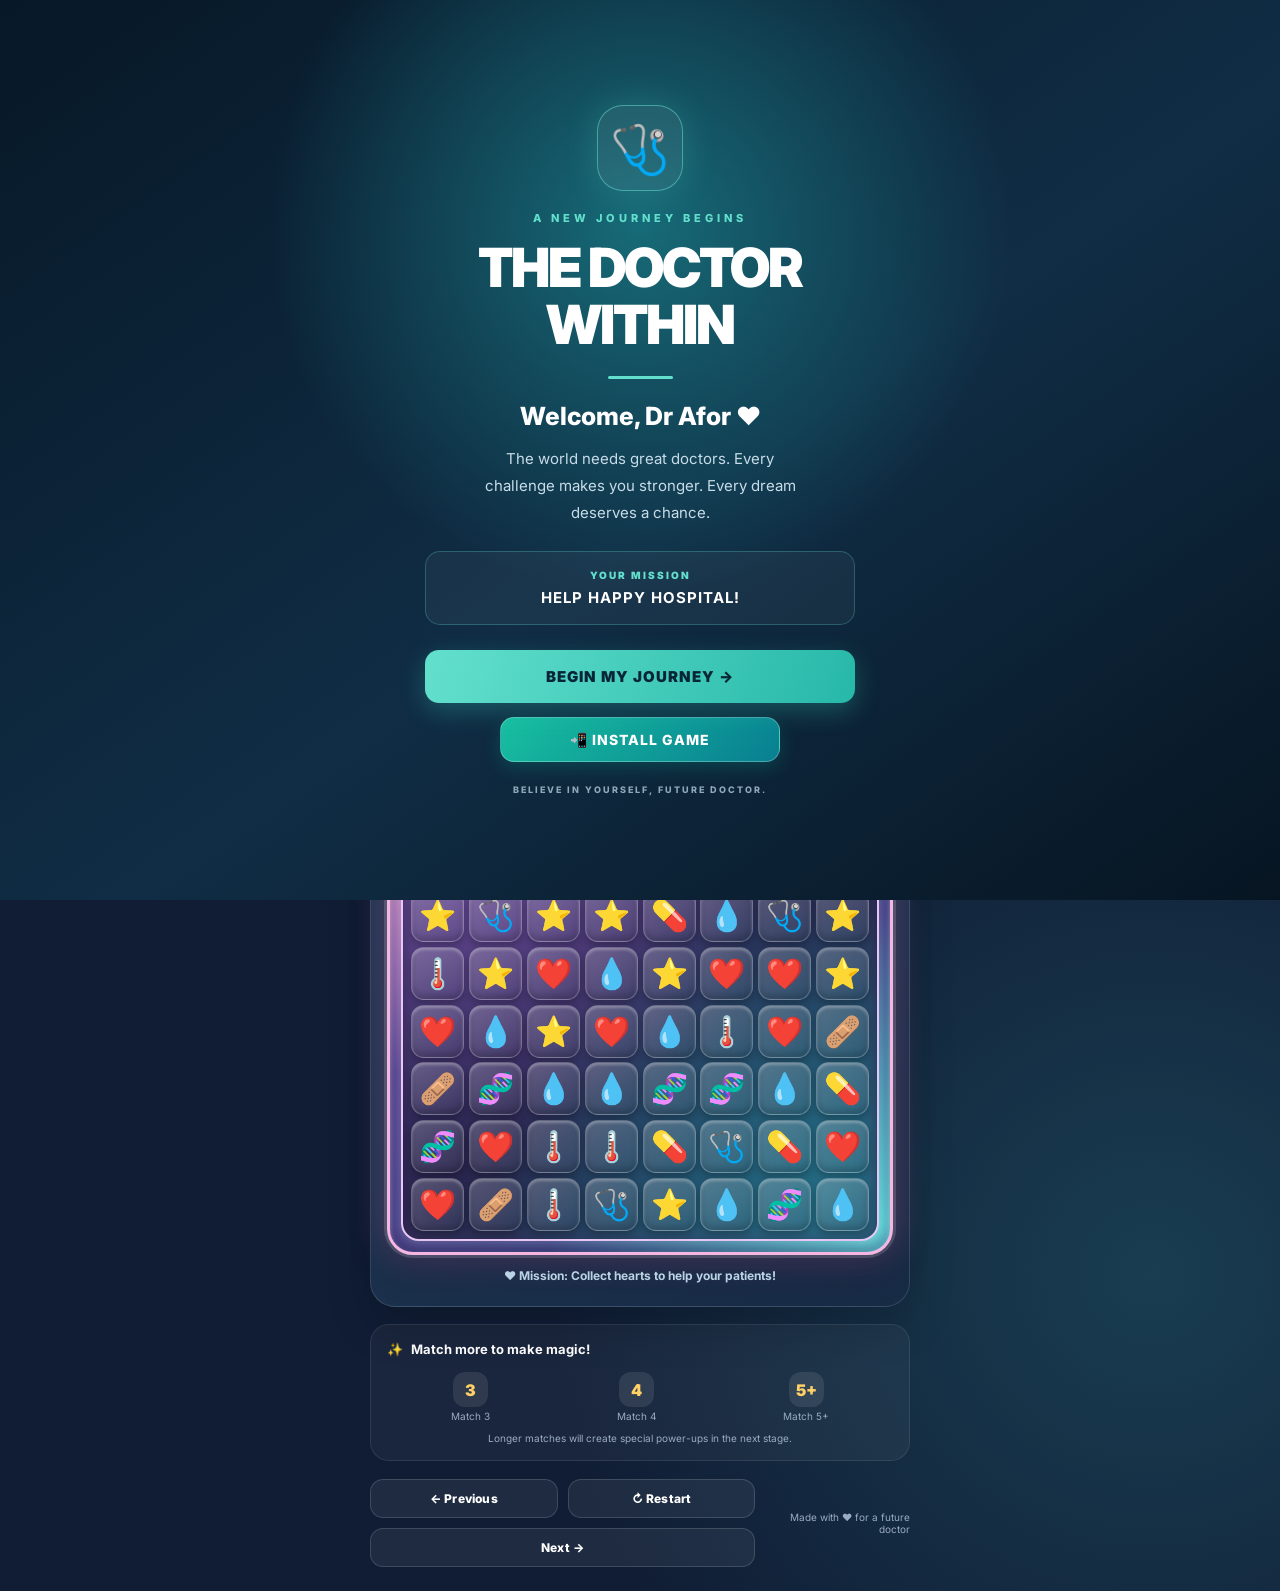
==== commit 352a785d: "Fixed previous and next buttons but removed return to current level button" ====
--- a/match.html
+++ b/match.html
@@ -215,10 +215,6 @@
     </button>
   </div>
 
-<button id="returnLevelButton" class="secondary-button hidden">
-  ↗ Return to Current Level
-</button>
-
   <div class="footer-note">Made with ❤️ for a future doctor</div>
 </footer>
 
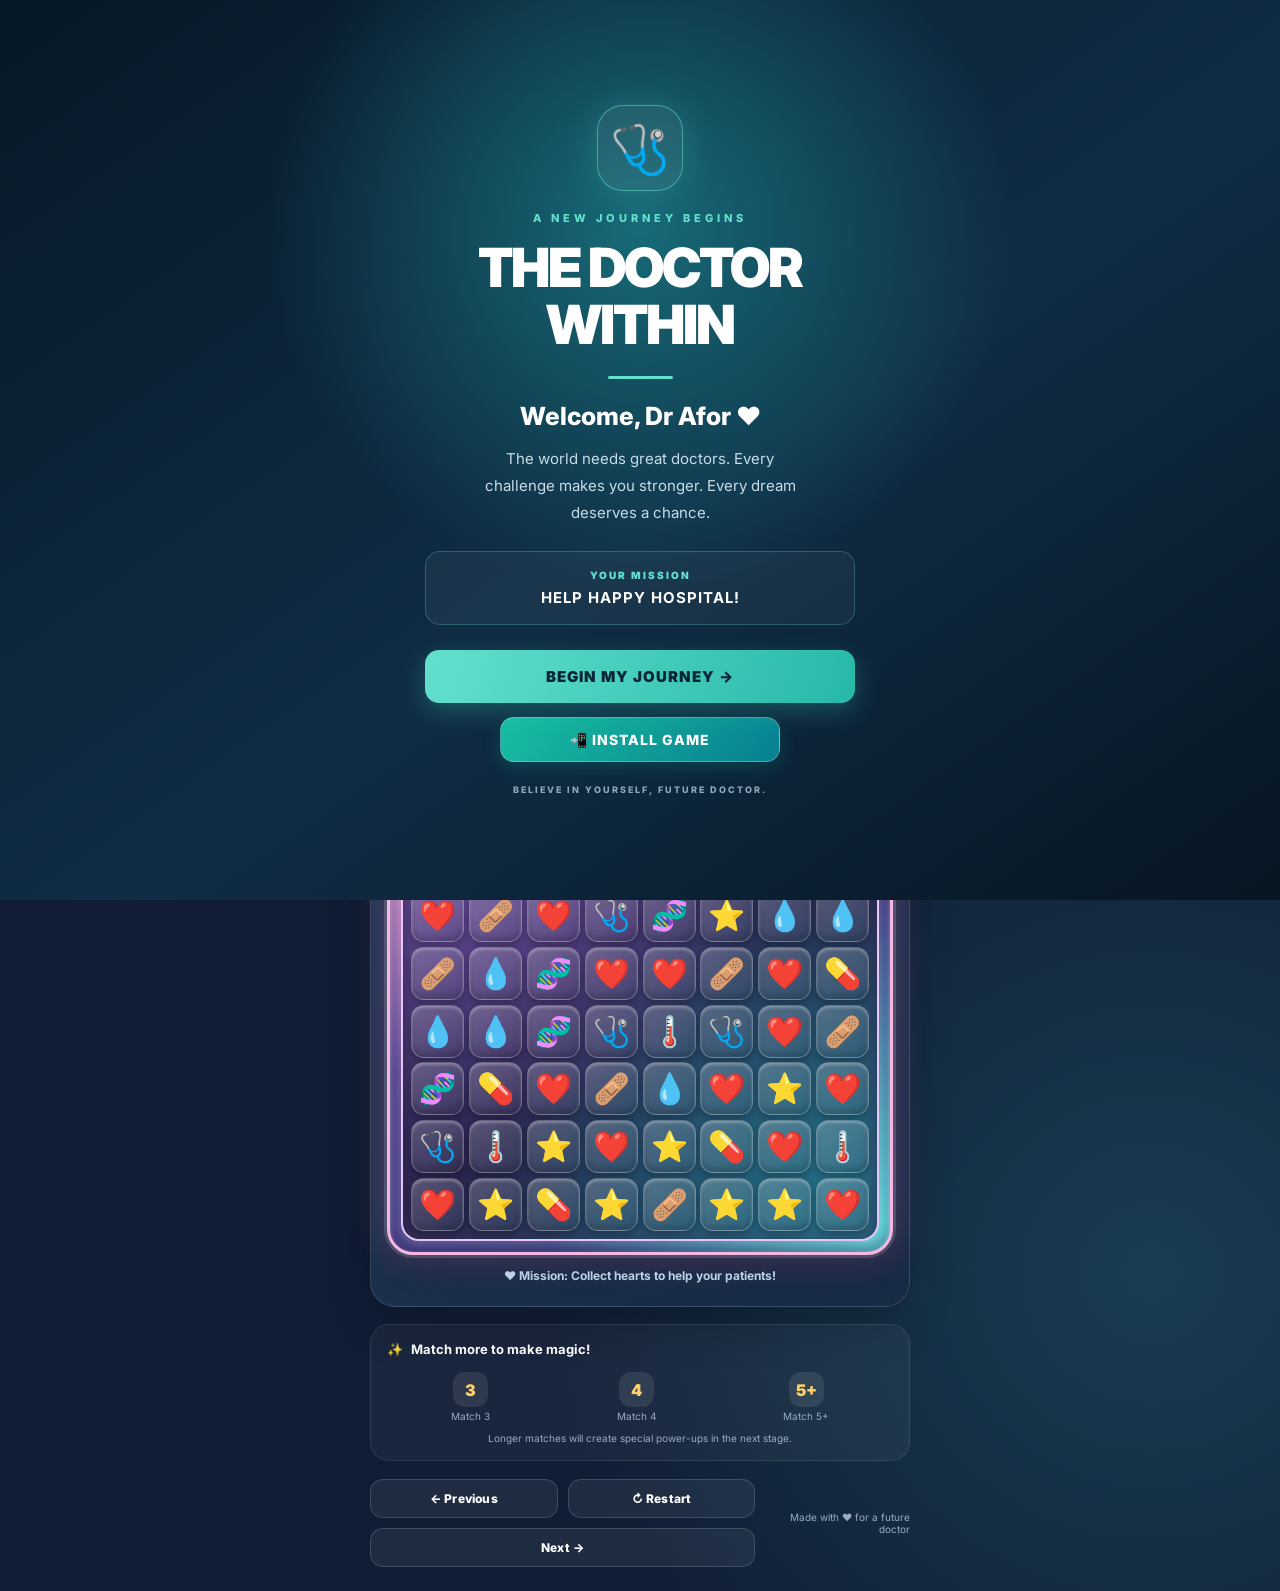
==== commit 7188c3df: "Fixed next button and play again button after each level" ====
--- a/match.html
+++ b/match.html
@@ -344,9 +344,15 @@
         <div><span>✨</span><strong id="resultXP">0</strong><small>XP</small></div>
       </div>
 
-      <button id="nextLevelButton" class="primary-button">
-  Play again →
-</button>
+ <div class="result-actions">
+  <button id="resultNextLevelButton" class="primary-button">
+    Next Level →
+  </button>
+
+  <button id="playAgainButton" class="secondary-button">
+    ↻ Play Again
+  </button>
+</div>
 
 <button id="closeResultButton" class="text-button">
   Back to board
